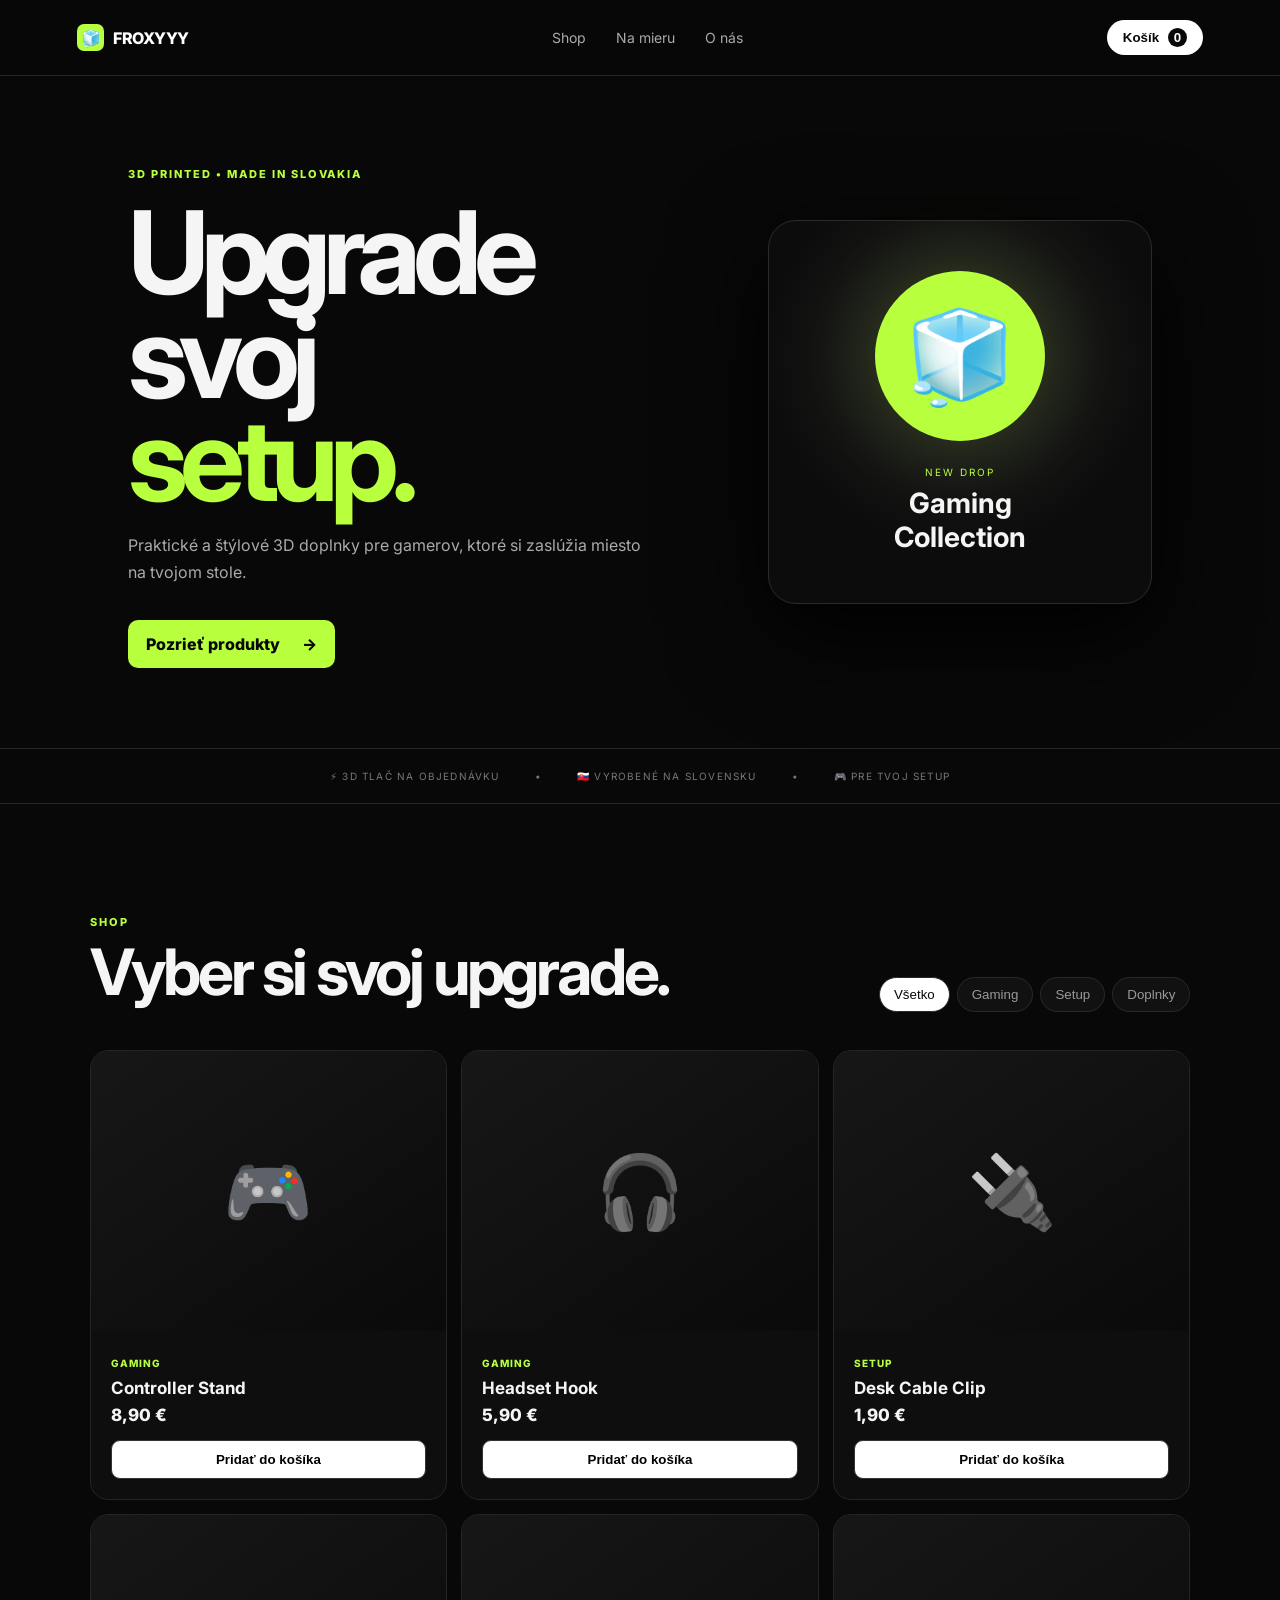
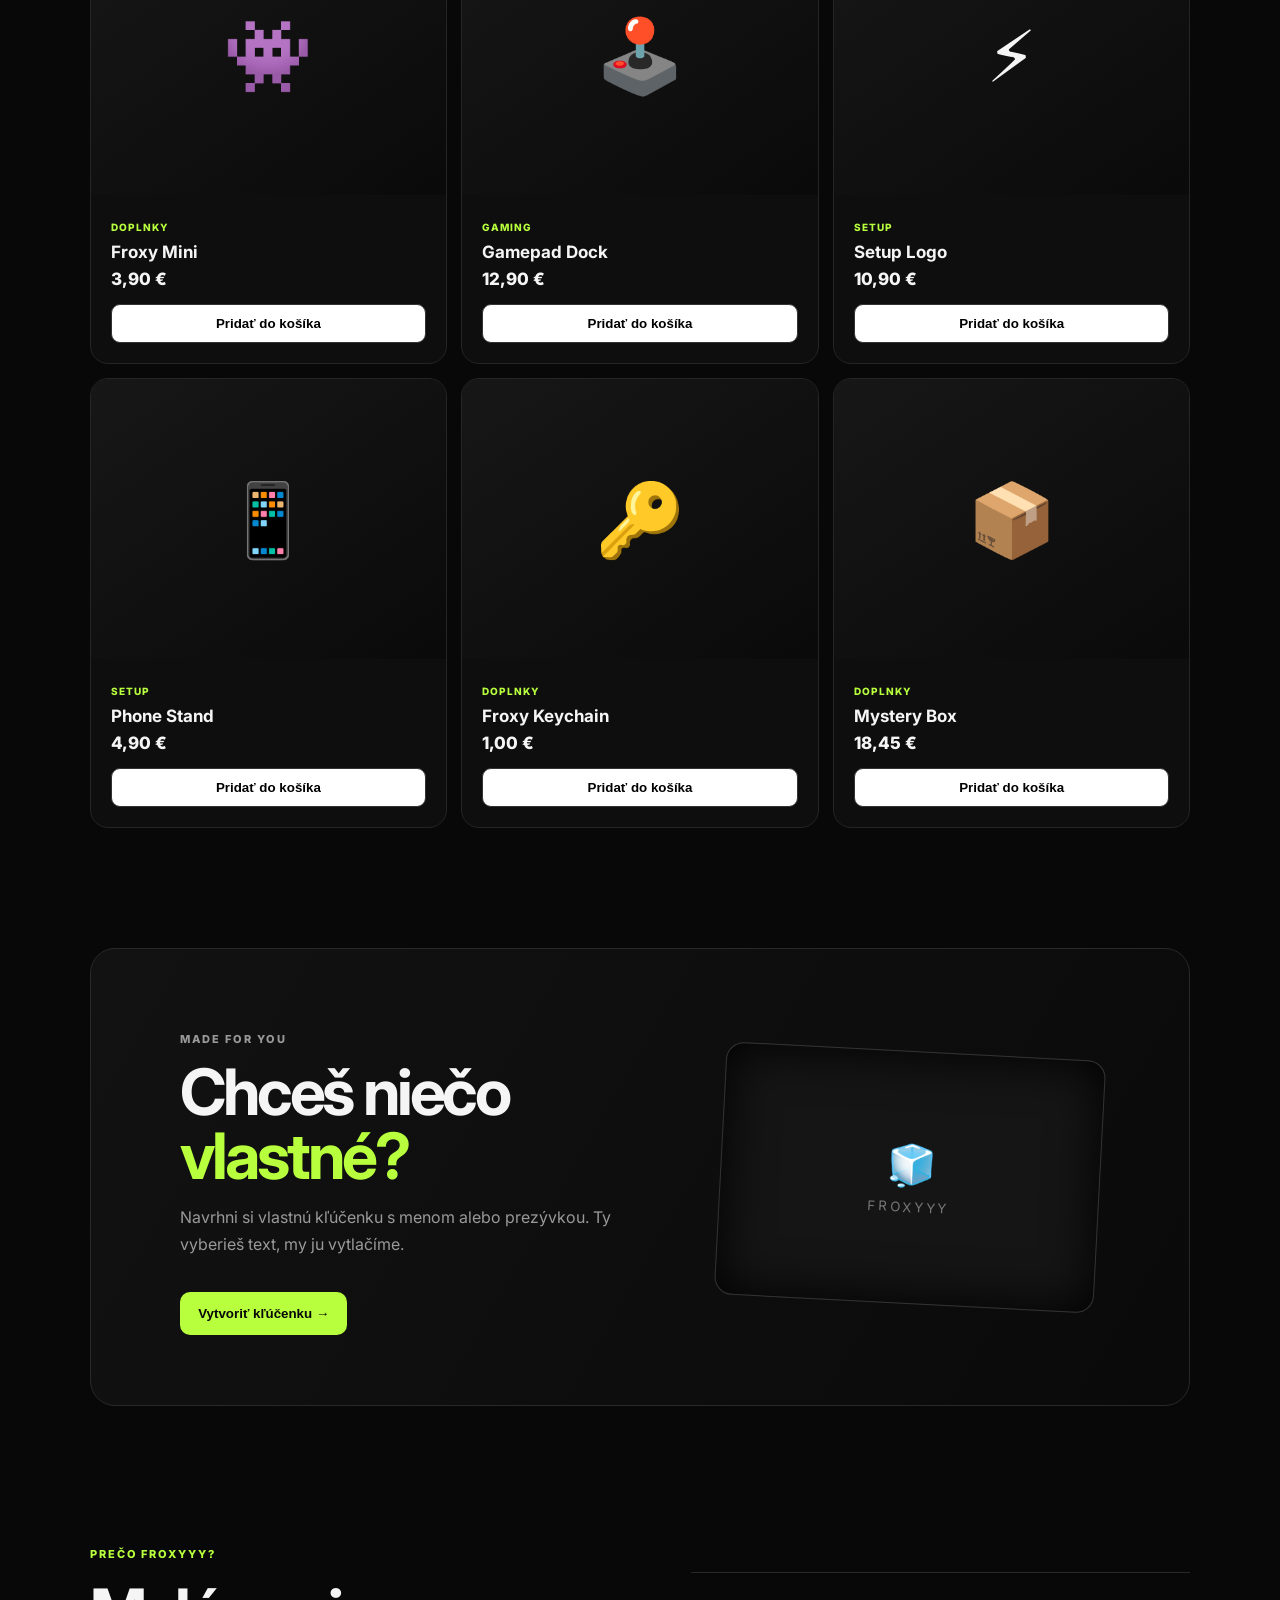
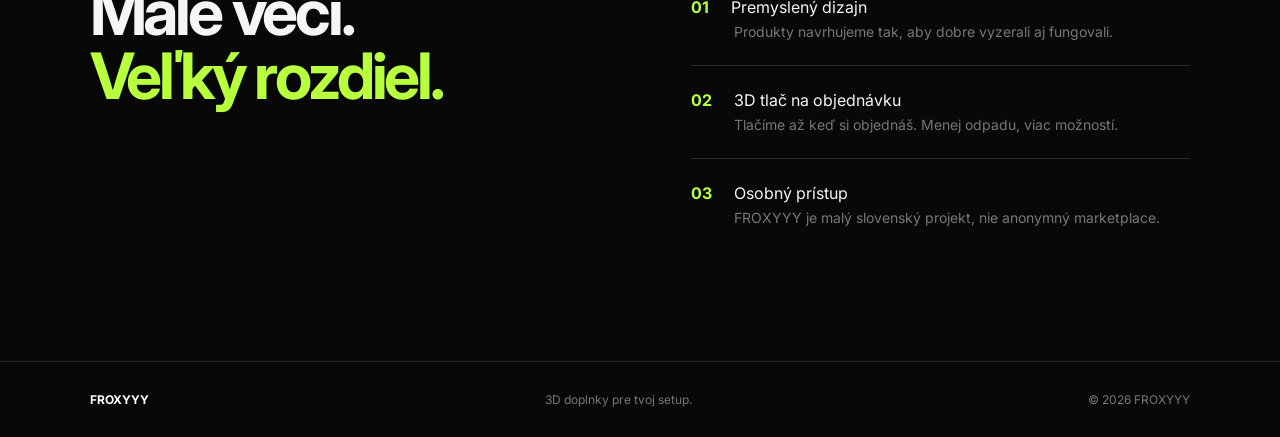
==== index.html @ 8e905c12 "Use ice cube FROXYYY branding" ====
<!doctype html>
<html lang="sk">
<head><meta charset="UTF-8"><meta name="viewport" content="width=device-width,initial-scale=1"><title>FROXYYY — 3D gaming shop</title><meta name="description" content="Moderné 3D tlačené doplnky pre gaming setup."><link rel="preconnect" href="https://fonts.googleapis.com"><link rel="preconnect" href="https://fonts.gstatic.com" crossorigin><link href="https://fonts.googleapis.com/css2?family=Inter:wght@400;500;600;700;800&display=swap" rel="stylesheet"><link rel="stylesheet" href="styles.css"></head>
<body><header class="nav"><a class="logo" href="#"><span>🧊</span> FROXYYY</a><nav><a href="#shop">Shop</a><a href="#custom">Na mieru</a><a href="#about">O nás</a></nav><button class="cart-btn" id="cartBtn">Košík <b id="cartCount">0</b></button></header>
<main><section class="hero"><div><p class="eyebrow">3D PRINTED • MADE IN SLOVAKIA</p><h1>Upgrade svoj<br><em>setup.</em></h1><p class="hero-copy">Praktické a štýlové 3D doplnky pre gamerov, ktoré si zaslúžia miesto na tvojom stole.</p><a class="primary" href="#shop">Pozrieť produkty <span>→</span></a></div><div class="hero-card"><div class="orb">🧊</div><span>NEW DROP</span><strong>Gaming<br>Collection</strong></div></section>
<section class="ticker"><span>⚡ 3D TLAČ NA OBJEDNÁVKU</span><span>•</span><span>🇸🇰 VYROBENÉ NA SLOVENSKU</span><span>•</span><span>🎮 PRE TVOJ SETUP</span></section>
<section id="shop" class="shop"><div class="section-head"><div><p class="eyebrow">SHOP</p><h2>Vyber si svoj upgrade.</h2></div><div class="filters" id="filters"><button class="active" data-cat="Všetko">Všetko</button><button data-cat="Gaming">Gaming</button><button data-cat="Setup">Setup</button><button data-cat="Doplnky">Doplnky</button></div></div><div class="grid" id="products"></div></section>
<section id="custom" class="custom"><div><p class="eyebrow">MADE FOR YOU</p><h2>Chceš niečo<br><em>vlastné?</em></h2><p>Navrhni si vlastnú kľúčenku s menom alebo prezývkou. Ty vyberieš text, my ju vytlačíme.</p><button class="primary" id="customBtn">Vytvoriť kľúčenku →</button></div><div class="custom-preview"><span>🧊</span><small>FROXYYY</small></div></section>
<section id="about" class="about"><p class="eyebrow">PREČO FROXYYY?</p><div class="about-grid"><h2>Malé veci.<br><em>Veľký rozdiel.</em></h2><div class="points"><p><b>01</b> Premyslený dizajn<br><span>Produkty navrhujeme tak, aby dobre vyzerali aj fungovali.</span></p><p><b>02</b> 3D tlač na objednávku<br><span>Tlačíme až keď si objednáš. Menej odpadu, viac možností.</span></p><p><b>03</b> Osobný prístup<br><span>FROXYYY je malý slovenský projekt, nie anonymný marketplace.</span></p></div></div></section></main>
<footer><strong>FROXYYY</strong><span>3D doplnky pre tvoj setup.</span><span>© 2026 FROXYYY</span></footer>
<aside class="drawer" id="drawer"><div class="drawer-head"><h3>Tvoj košík</h3><button id="closeCart">×</button></div><div id="cartItems"></div><div class="cart-bottom"><div><span>Spolu</span><strong id="total">0,00 €</strong></div><button class="primary full" id="checkout">Pokračovať k objednávke</button></div></aside><div class="overlay" id="overlay"></div>
<dialog id="customDialog"><button class="x" data-close>×</button><p class="eyebrow">CUSTOM</p><h2>Vlastná kľúčenka</h2><p>Napíš meno alebo prezývku, ktorú chceš vytlačiť.</p><input id="customName" maxlength="18" placeholder="napr. FROXYYY"><div class="colors"><button data-color="Čierna" class="selected">Čierna</button><button data-color="Biela">Biela</button><button data-color="Fialová">Fialová</button></div><button class="primary full" id="addCustom">Pridať do košíka · 6,90 €</button></dialog>
<dialog id="checkoutDialog"><button class="x" data-close>×</button><p class="eyebrow">OBJEDNÁVKA</p><h2>Dokonči objednávku</h2><div class="form"><input id="name" placeholder="Meno a priezvisko"><input id="email" type="email" placeholder="E-mail"><input id="phone" placeholder="Telefón"><select id="pickup"><option value="">Vyber výdajné miesto</option><option>Packeta — Nitra, centrum</option><option>Packeta — Nitra, Chrenová</option><option>Packeta — Trnava, centrum</option><option>Packeta — Bratislava, centrum</option></select></div><button class="primary full" id="placeOrder">Odoslať objednávku</button><small>Objednávka je zatiaľ demo formulár. Platby a reálne odosielanie doplníme neskôr.</small></dialog><script src="script.js"></script></body></html>
---- styles.css ----
:root{--bg:#080808;--panel:#111;--line:#252525;--text:#f5f5f5;--muted:#999;--accent:#b8ff3d}*{box-sizing:border-box}html{scroll-behavior:smooth}body{margin:0;background:var(--bg);color:var(--text);font-family:Inter,system-ui,sans-serif}.nav{height:76px;border-bottom:1px solid var(--line);display:flex;align-items:center;justify-content:space-between;padding:0 6vw;position:sticky;top:0;background:#080808e8;backdrop-filter:blur(16px);z-index:10}.logo{font-weight:800;color:#fff;text-decoration:none;letter-spacing:-.5px}.logo span{display:inline-grid;place-items:center;width:27px;height:27px;background:var(--accent);color:#080808;border-radius:7px;margin-right:7px}.nav nav{display:flex;gap:30px}.nav nav a{color:#aaa;text-decoration:none;font-size:14px}.nav nav a:hover{color:#fff}.cart-btn{background:#fff;color:#080808;border:0;border-radius:999px;padding:10px 16px;font-weight:700}.cart-btn b{background:#080808;color:#fff;border-radius:99px;padding:2px 6px;margin-left:5px}.hero{min-height:620px;display:grid;grid-template-columns:1.2fr .8fr;align-items:center;gap:5vw;padding:80px 10vw;border-bottom:1px solid var(--line)}.eyebrow{font-size:11px;letter-spacing:.18em;color:var(--accent);font-weight:800}.hero h1{font-size:clamp(58px,9vw,120px);line-height:.9;letter-spacing:-.07em;margin:20px 0}.hero em,.custom em,.about em{font-style:normal;color:var(--accent)}.hero-copy{max-width:530px;color:#aaa;line-height:1.7}.primary{display:inline-flex;align-items:center;gap:22px;margin-top:18px;background:var(--accent);color:#080808;border:0;border-radius:10px;padding:14px 18px;font-weight:800;text-decoration:none;cursor:pointer}.hero-card{aspect-ratio:1;max-width:440px;margin:auto;width:100%;border:1px solid #2b2b2b;border-radius:28px;background:radial-gradient(circle at 50% 35%,#262626,#0c0c0c 62%);display:flex;flex-direction:column;align-items:center;justify-content:center;box-shadow:0 30px 100px #000}.hero-card .orb{width:170px;height:170px;border-radius:50%;display:grid;place-items:center;background:var(--accent);color:#080808;font-size:90px;font-weight:900;box-shadow:0 0 90px #b8ff3d33;margin-bottom:25px}.hero-card span{font-size:10px;letter-spacing:.2em;color:var(--accent)}.hero-card strong{font-size:28px;text-align:center;margin-top:8px}.ticker{height:55px;border-bottom:1px solid var(--line);display:flex;justify-content:center;align-items:center;gap:35px;color:#777;font-size:10px;letter-spacing:.12em}.shop{padding:100px 7vw}.section-head{display:flex;justify-content:space-between;gap:30px;align-items:end;margin-bottom:38px}.section-head h2,.custom h2,.about h2{font-size:clamp(36px,5vw,65px);line-height:1;letter-spacing:-.05em;margin:8px 0}.filters{display:flex;gap:7px;flex-wrap:wrap}.filters button,.colors button{background:#111;border:1px solid #292929;color:#999;border-radius:999px;padding:9px 14px;cursor:pointer}.filters button.active,.colors button.selected{background:#fff;color:#080808}.grid{display:grid;grid-template-columns:repeat(3,1fr);gap:14px}.product{border:1px solid var(--line);background:#0e0e0e;border-radius:18px;overflow:hidden;transition:.25s}.product:hover{transform:translateY(-4px);border-color:#3b3b3b}.visual{height:280px;display:grid;place-items:center;background:linear-gradient(145deg,#171717,#0a0a0a);font-size:72px}.info{padding:20px}.tag{color:var(--accent);font-size:10px;font-weight:800;letter-spacing:.1em}.info h3{margin:7px 0;font-size:17px}.price{font-weight:800;font-size:17px}.buy{width:100%;border:1px solid #333;background:#fff;color:#000;border-radius:9px;padding:11px;margin-top:15px;font-weight:800;cursor:pointer}.custom{margin:20px 7vw 100px;border:1px solid #292929;border-radius:25px;padding:70px 7vw;display:grid;grid-template-columns:1fr 1fr;align-items:center;background:linear-gradient(120deg,#121212,#0a0a0a)}.custom p{color:#999;line-height:1.7;max-width:500px}.custom-preview{justify-self:end;width:min(380px,100%);aspect-ratio:1.5;display:flex;flex-direction:column;align-items:center;justify-content:center;border:1px solid #333;border-radius:18px;box-shadow:inset 0 0 50px #000;background:#151515;transform:rotate(3deg)}.custom-preview span{font-size:40px;font-weight:900;letter-spacing:-.06em}.custom-preview small{color:#777;letter-spacing:.2em;margin-top:10px}.about{padding:30px 7vw 110px}.about-grid{display:grid;grid-template-columns:1fr 1fr;gap:8vw}.points p{border-top:1px solid #292929;padding:22px 0;margin:0;line-height:1.6}.points b{color:var(--accent);margin-right:18px}.points span{color:#777;display:block;margin-left:43px;font-size:14px}footer{border-top:1px solid var(--line);padding:30px 7vw;display:flex;justify-content:space-between;color:#777;font-size:12px}footer strong{color:#fff}.drawer{position:fixed;z-index:30;right:0;top:0;width:min(430px,100%);height:100vh;background:#101010;border-left:1px solid #292929;transform:translateX(100%);transition:.3s;display:flex;flex-direction:column;padding:25px}.drawer.open{transform:translateX(0)}.drawer-head{display:flex;justify-content:space-between}.drawer-head button,.x{background:none;border:0;color:#fff;font-size:28px;cursor:pointer}.drawer-head h3{margin:5px 0 25px}.cart-row{border-top:1px solid #292929;padding:17px 0;display:flex;justify-content:space-between;gap:15px}.cart-row small{color:#888}.qty{display:flex;gap:8px;align-items:center;margin-top:8px}.qty button{background:#222;color:#fff;border:1px solid #333;border-radius:6px;padding:3px 8px}.cart-bottom{margin-top:auto;border-top:1px solid #292929;padding-top:20px}.cart-bottom>div{display:flex;justify-content:space-between;font-size:17px}.full{width:100%;justify-content:center}.overlay{display:none;position:fixed;inset:0;background:#000b;z-index:20}.overlay.show{display:block}dialog{background:#111;color:#fff;border:1px solid #333;border-radius:18px;padding:30px;width:min(470px,calc(100% - 30px));box-shadow:0 30px 100px #000}dialog::backdrop{background:#000b}.x{position:absolute;right:18px;top:12px}.form{display:grid;gap:10px;margin:20px 0}input,select{width:100%;padding:13px 14px;border-radius:9px;border:1px solid #333;background:#191919;color:#fff;font:inherit}.colors{display:flex;gap:8px;margin:20px 0}dialog small{color:#777;display:block;margin-top:15px;line-height:1.5}@media(max-width:800px){.nav{padding:0 20px}.nav nav{display:none}.hero{grid-template-columns:1fr;padding:70px 7vw}.hero-card{max-width:320px}.ticker{overflow:hidden;white-space:nowrap}.section-head,.custom,.about-grid{grid-template-columns:1fr;display:grid}.grid{grid-template-columns:1fr 1fr}.custom-preview{justify-self:start;margin-top:30px}footer{flex-wrap:wrap;gap:15px}}@media(max-width:520px){.grid{grid-template-columns:1fr}.hero h1{font-size:62px}.shop{padding-top:65px}.visual{height:240px}.custom{padding:45px 25px;margin-left:5vw;margin-right:5vw}.filters{margin-top:10px}footer{padding:25px 5vw;display:grid}}
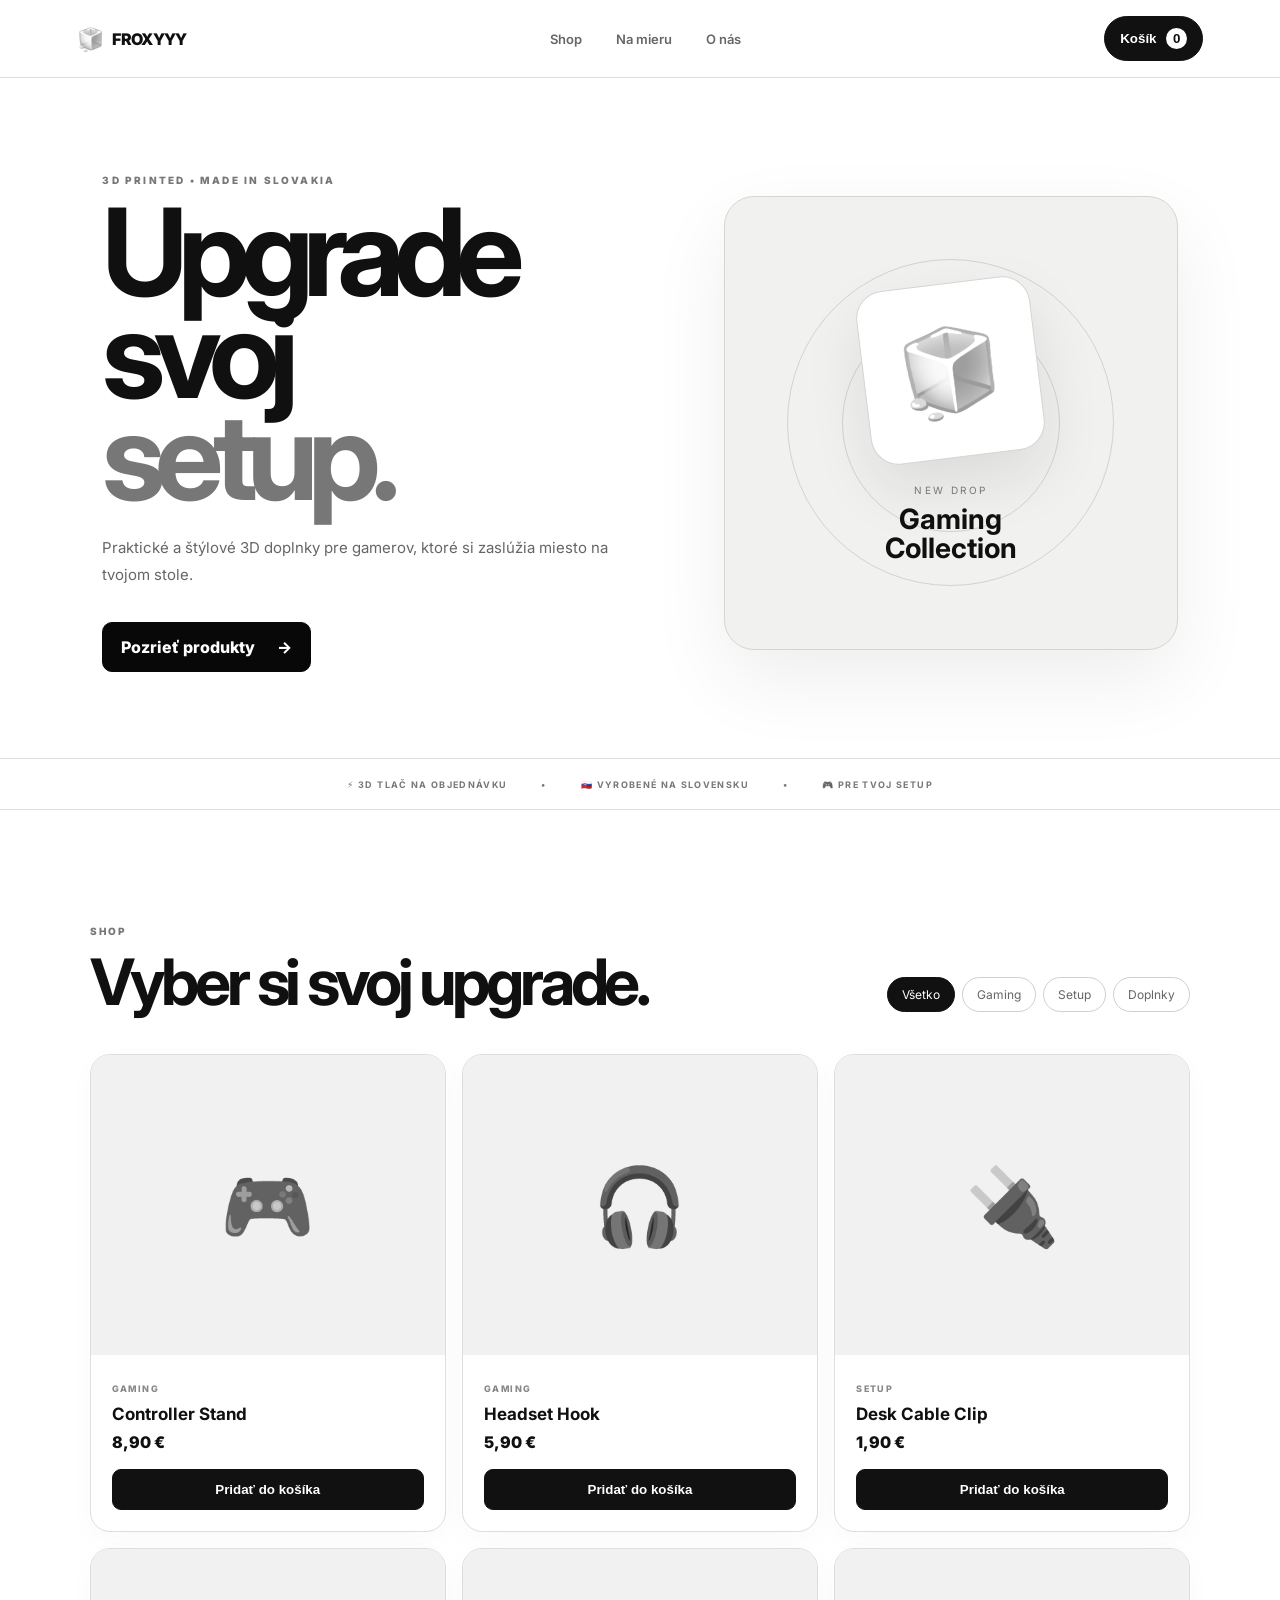
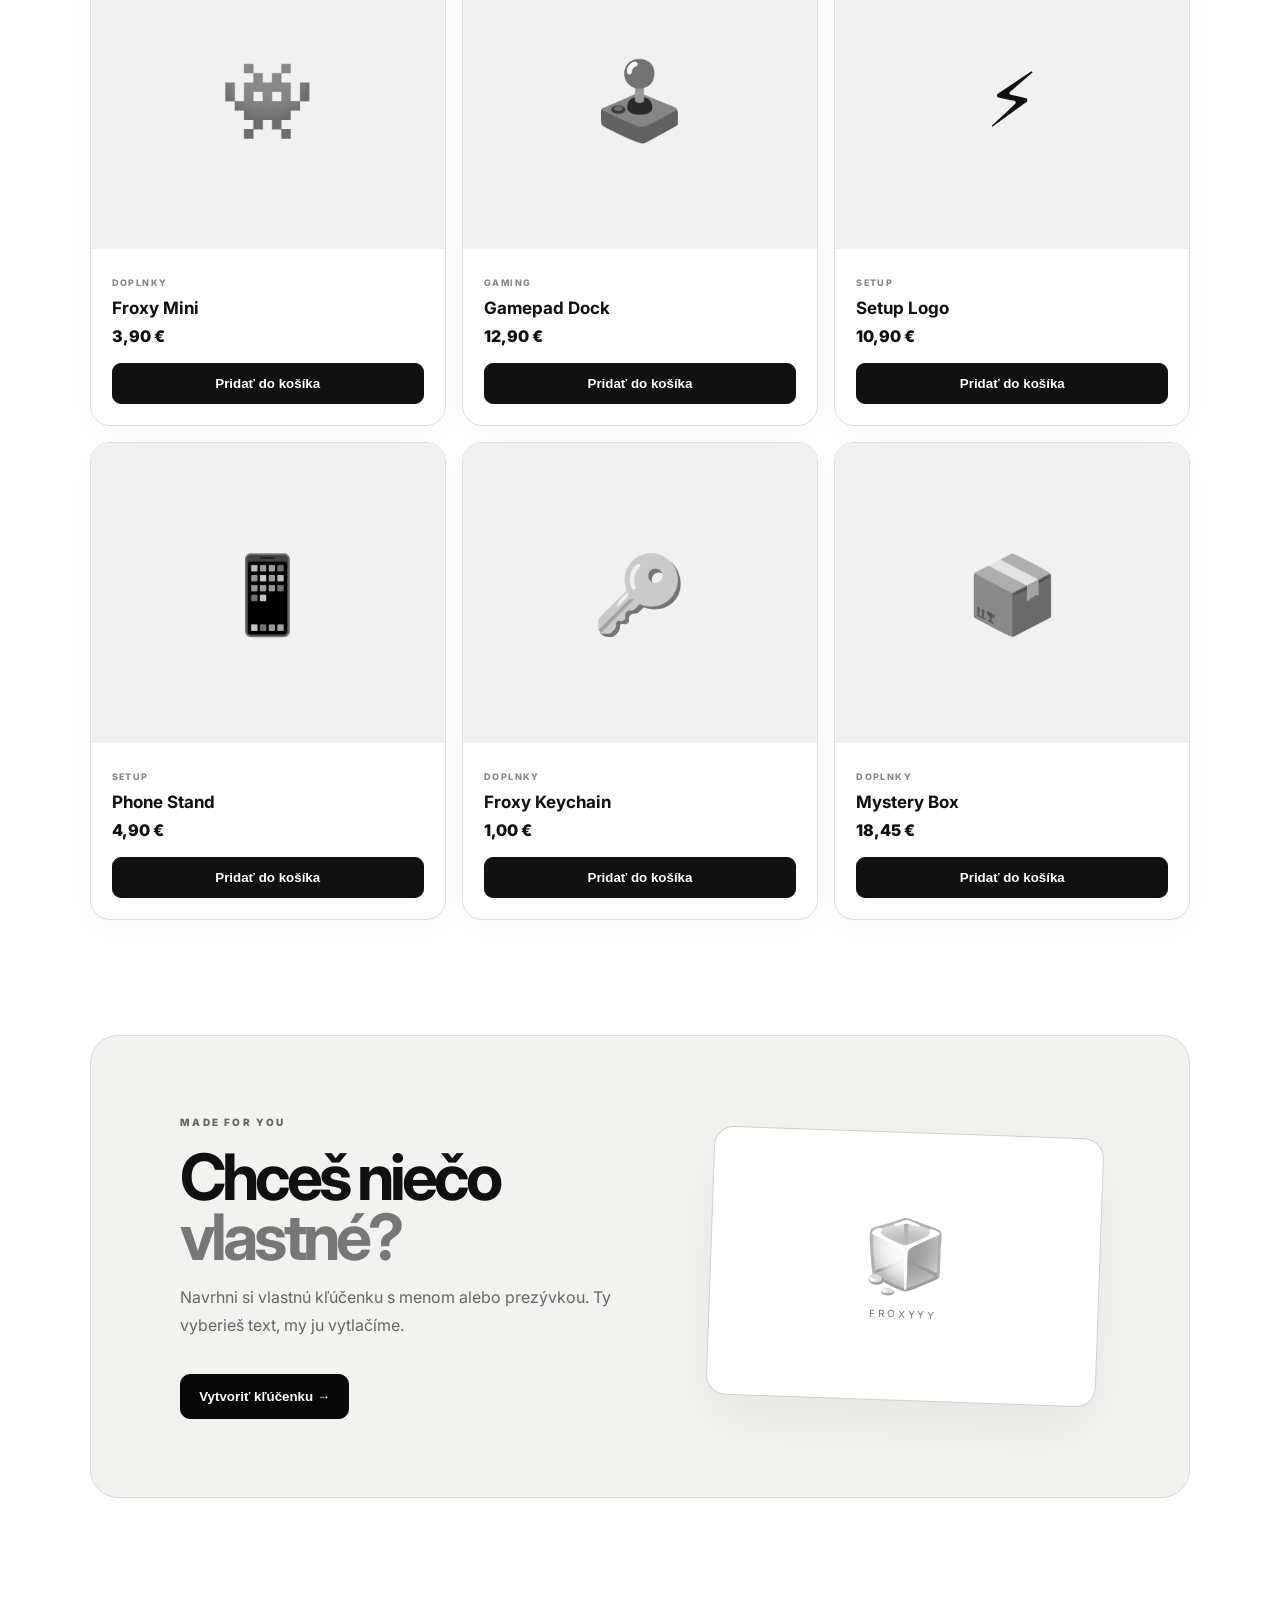
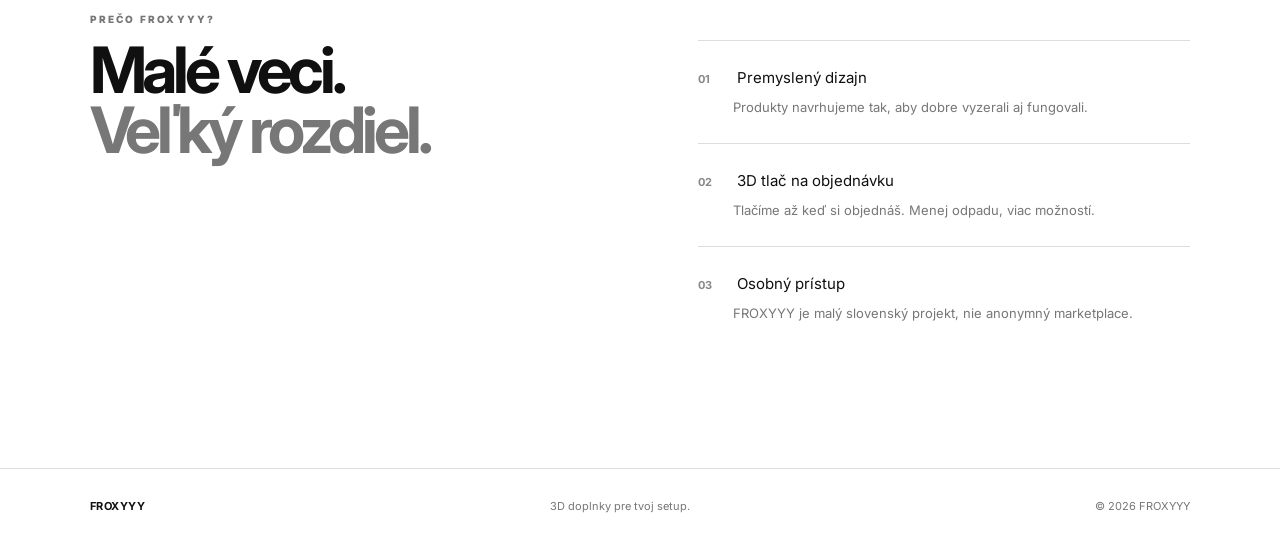
==== commit daca1d21: "Add shipping address and cash-on-delivery checkout" ====
--- a/index.html
+++ b/index.html
@@ -10,4 +10,4 @@
 <footer><strong>FROXYYY</strong><span>3D doplnky pre tvoj setup.</span><span>© 2026 FROXYYY</span></footer>
 <aside class="drawer" id="drawer"><div class="drawer-head"><h3>Tvoj košík</h3><button id="closeCart">×</button></div><div id="cartItems"></div><div class="cart-bottom"><div><span>Spolu</span><strong id="total">0,00 €</strong></div><button class="primary full" id="checkout">Pokračovať k objednávke</button></div></aside><div class="overlay" id="overlay"></div>
 <dialog id="customDialog"><button class="x" data-close>×</button><p class="eyebrow">CUSTOM</p><h2>Vlastná kľúčenka</h2><p>Napíš meno alebo prezývku, ktorú chceš vytlačiť.</p><input id="customName" maxlength="18" placeholder="napr. FROXYYY"><div class="colors"><button data-color="Čierna" class="selected">Čierna</button><button data-color="Biela">Biela</button><button data-color="Fialová">Fialová</button></div><button class="primary full" id="addCustom">Pridať do košíka · 6,90 €</button></dialog>
-<dialog id="checkoutDialog"><button class="x" data-close>×</button><p class="eyebrow">OBJEDNÁVKA</p><h2>Dokonči objednávku</h2><div class="form"><input id="name" placeholder="Meno a priezvisko"><input id="email" type="email" placeholder="E-mail"><input id="phone" placeholder="Telefón"><select id="pickup"><option value="">Vyber výdajné miesto</option><option>Packeta — Nitra, centrum</option><option>Packeta — Nitra, Chrenová</option><option>Packeta — Trnava, centrum</option><option>Packeta — Bratislava, centrum</option></select></div><button class="primary full" id="placeOrder">Odoslať objednávku</button><small>Objednávka je zatiaľ demo formulár. Platby a reálne odosielanie doplníme neskôr.</small></dialog><script src="script.js"></script></body></html>+<dialog id="checkoutDialog"><button class="x" data-close>×</button><p class="eyebrow">OBJEDNÁVKA</p><h2>Dokonči objednávku</h2><p>Vyplň doručovacie údaje. Objednávku odošleme na dobierku.</p><div class="form"><input id="name" placeholder="Meno a priezvisko" autocomplete="name"><input id="email" type="email" placeholder="E-mail" autocomplete="email"><input id="phone" placeholder="Telefón" autocomplete="tel"><input id="street" placeholder="Ulica a číslo" autocomplete="street-address"><div class="form-row"><input id="zip" placeholder="PSČ" autocomplete="postal-code"><input id="city" placeholder="Mesto" autocomplete="address-level2"></div><div class="payment-choice"><strong>Platba</strong><span>Dobierka pri doručení</span></div></div><button class="primary full" id="placeOrder">Odoslať objednávku</button><small>Po odoslaní objednávky ti príde potvrdenie na e-mail a objednávku dostaneme na spracovanie.</small></dialog><script src="script.js"></script></body></html>
--- a/styles.css
+++ b/styles.css
@@ -1 +1 @@
-:root{--bg:#080808;--panel:#111;--line:#252525;--text:#f5f5f5;--muted:#999;--accent:#b8ff3d}*{box-sizing:border-box}html{scroll-behavior:smooth}body{margin:0;background:var(--bg);color:var(--text);font-family:Inter,system-ui,sans-serif}.nav{height:76px;border-bottom:1px solid var(--line);display:flex;align-items:center;justify-content:space-between;padding:0 6vw;position:sticky;top:0;background:#080808e8;backdrop-filter:blur(16px);z-index:10}.logo{font-weight:800;color:#fff;text-decoration:none;letter-spacing:-.5px}.logo span{display:inline-grid;place-items:center;width:27px;height:27px;background:var(--accent);color:#080808;border-radius:7px;margin-right:7px}.nav nav{display:flex;gap:30px}.nav nav a{color:#aaa;text-decoration:none;font-size:14px}.nav nav a:hover{color:#fff}.cart-btn{background:#fff;color:#080808;border:0;border-radius:999px;padding:10px 16px;font-weight:700}.cart-btn b{background:#080808;color:#fff;border-radius:99px;padding:2px 6px;margin-left:5px}.hero{min-height:620px;display:grid;grid-template-columns:1.2fr .8fr;align-items:center;gap:5vw;padding:80px 10vw;border-bottom:1px solid var(--line)}.eyebrow{font-size:11px;letter-spacing:.18em;color:var(--accent);font-weight:800}.hero h1{font-size:clamp(58px,9vw,120px);line-height:.9;letter-spacing:-.07em;margin:20px 0}.hero em,.custom em,.about em{font-style:normal;color:var(--accent)}.hero-copy{max-width:530px;color:#aaa;line-height:1.7}.primary{display:inline-flex;align-items:center;gap:22px;margin-top:18px;background:var(--accent);color:#080808;border:0;border-radius:10px;padding:14px 18px;font-weight:800;text-decoration:none;cursor:pointer}.hero-card{aspect-ratio:1;max-width:440px;margin:auto;width:100%;border:1px solid #2b2b2b;border-radius:28px;background:radial-gradient(circle at 50% 35%,#262626,#0c0c0c 62%);display:flex;flex-direction:column;align-items:center;justify-content:center;box-shadow:0 30px 100px #000}.hero-card .orb{width:170px;height:170px;border-radius:50%;display:grid;place-items:center;background:var(--accent);color:#080808;font-size:90px;font-weight:900;box-shadow:0 0 90px #b8ff3d33;margin-bottom:25px}.hero-card span{font-size:10px;letter-spacing:.2em;color:var(--accent)}.hero-card strong{font-size:28px;text-align:center;margin-top:8px}.ticker{height:55px;border-bottom:1px solid var(--line);display:flex;justify-content:center;align-items:center;gap:35px;color:#777;font-size:10px;letter-spacing:.12em}.shop{padding:100px 7vw}.section-head{display:flex;justify-content:space-between;gap:30px;align-items:end;margin-bottom:38px}.section-head h2,.custom h2,.about h2{font-size:clamp(36px,5vw,65px);line-height:1;letter-spacing:-.05em;margin:8px 0}.filters{display:flex;gap:7px;flex-wrap:wrap}.filters button,.colors button{background:#111;border:1px solid #292929;color:#999;border-radius:999px;padding:9px 14px;cursor:pointer}.filters button.active,.colors button.selected{background:#fff;color:#080808}.grid{display:grid;grid-template-columns:repeat(3,1fr);gap:14px}.product{border:1px solid var(--line);background:#0e0e0e;border-radius:18px;overflow:hidden;transition:.25s}.product:hover{transform:translateY(-4px);border-color:#3b3b3b}.visual{height:280px;display:grid;place-items:center;background:linear-gradient(145deg,#171717,#0a0a0a);font-size:72px}.info{padding:20px}.tag{color:var(--accent);font-size:10px;font-weight:800;letter-spacing:.1em}.info h3{margin:7px 0;font-size:17px}.price{font-weight:800;font-size:17px}.buy{width:100%;border:1px solid #333;background:#fff;color:#000;border-radius:9px;padding:11px;margin-top:15px;font-weight:800;cursor:pointer}.custom{margin:20px 7vw 100px;border:1px solid #292929;border-radius:25px;padding:70px 7vw;display:grid;grid-template-columns:1fr 1fr;align-items:center;background:linear-gradient(120deg,#121212,#0a0a0a)}.custom p{color:#999;line-height:1.7;max-width:500px}.custom-preview{justify-self:end;width:min(380px,100%);aspect-ratio:1.5;display:flex;flex-direction:column;align-items:center;justify-content:center;border:1px solid #333;border-radius:18px;box-shadow:inset 0 0 50px #000;background:#151515;transform:rotate(3deg)}.custom-preview span{font-size:40px;font-weight:900;letter-spacing:-.06em}.custom-preview small{color:#777;letter-spacing:.2em;margin-top:10px}.about{padding:30px 7vw 110px}.about-grid{display:grid;grid-template-columns:1fr 1fr;gap:8vw}.points p{border-top:1px solid #292929;padding:22px 0;margin:0;line-height:1.6}.points b{color:var(--accent);margin-right:18px}.points span{color:#777;display:block;margin-left:43px;font-size:14px}footer{border-top:1px solid var(--line);padding:30px 7vw;display:flex;justify-content:space-between;color:#777;font-size:12px}footer strong{color:#fff}.drawer{position:fixed;z-index:30;right:0;top:0;width:min(430px,100%);height:100vh;background:#101010;border-left:1px solid #292929;transform:translateX(100%);transition:.3s;display:flex;flex-direction:column;padding:25px}.drawer.open{transform:translateX(0)}.drawer-head{display:flex;justify-content:space-between}.drawer-head button,.x{background:none;border:0;color:#fff;font-size:28px;cursor:pointer}.drawer-head h3{margin:5px 0 25px}.cart-row{border-top:1px solid #292929;padding:17px 0;display:flex;justify-content:space-between;gap:15px}.cart-row small{color:#888}.qty{display:flex;gap:8px;align-items:center;margin-top:8px}.qty button{background:#222;color:#fff;border:1px solid #333;border-radius:6px;padding:3px 8px}.cart-bottom{margin-top:auto;border-top:1px solid #292929;padding-top:20px}.cart-bottom>div{display:flex;justify-content:space-between;font-size:17px}.full{width:100%;justify-content:center}.overlay{display:none;position:fixed;inset:0;background:#000b;z-index:20}.overlay.show{display:block}dialog{background:#111;color:#fff;border:1px solid #333;border-radius:18px;padding:30px;width:min(470px,calc(100% - 30px));box-shadow:0 30px 100px #000}dialog::backdrop{background:#000b}.x{position:absolute;right:18px;top:12px}.form{display:grid;gap:10px;margin:20px 0}input,select{width:100%;padding:13px 14px;border-radius:9px;border:1px solid #333;background:#191919;color:#fff;font:inherit}.colors{display:flex;gap:8px;margin:20px 0}dialog small{color:#777;display:block;margin-top:15px;line-height:1.5}@media(max-width:800px){.nav{padding:0 20px}.nav nav{display:none}.hero{grid-template-columns:1fr;padding:70px 7vw}.hero-card{max-width:320px}.ticker{overflow:hidden;white-space:nowrap}.section-head,.custom,.about-grid{grid-template-columns:1fr;display:grid}.grid{grid-template-columns:1fr 1fr}.custom-preview{justify-self:start;margin-top:30px}footer{flex-wrap:wrap;gap:15px}}@media(max-width:520px){.grid{grid-template-columns:1fr}.hero h1{font-size:62px}.shop{padding-top:65px}.visual{height:240px}.custom{padding:45px 25px;margin-left:5vw;margin-right:5vw}.filters{margin-top:10px}footer{padding:25px 5vw;display:grid}}+:root{--black:#050505;--ink:#101010;--white:#fff;--soft:#f3f3f1;--line:#dededb;--gray:#70706d}*{box-sizing:border-box}html{scroll-behavior:smooth}body{margin:0;background:#fff;color:var(--ink);font-family:Inter,system-ui,sans-serif}a{text-decoration:none;color:inherit}.nav{height:78px;border-bottom:1px solid var(--line);display:flex;align-items:center;justify-content:space-between;padding:0 6vw;position:sticky;top:0;background:#fffffff2;backdrop-filter:blur(18px);z-index:20}.logo{font-size:16px;font-weight:850;letter-spacing:-.04em;display:flex;align-items:center;gap:9px}.logo span{font-size:22px;filter:grayscale(1)}.nav nav{display:flex;gap:34px;font-size:13px;font-weight:600;color:#666}.nav nav a:hover{color:#000}.cart-btn{border:1px solid #111;background:#111;color:#fff;border-radius:999px;padding:11px 15px;font-weight:750;cursor:pointer}.cart-btn b{display:inline-grid;place-items:center;min-width:21px;height:21px;margin-left:6px;border-radius:50%;background:#fff;color:#111}.hero{min-height:680px;padding:86px 8vw 76px;display:grid;grid-template-columns:1.08fr .92fr;gap:7vw;align-items:center;background:#fff}.eyebrow{font-size:10px;letter-spacing:.22em;color:#777;font-weight:850;margin:0 0 15px}.hero h1{font-size:clamp(64px,9.5vw,132px);line-height:.84;letter-spacing:-.085em;margin:0 0 28px}.hero em,.custom em,.about em{font-style:normal;color:#777}.hero-copy{max-width:520px;color:#666;line-height:1.75;font-size:15px}.primary{display:inline-flex;align-items:center;justify-content:center;gap:22px;margin-top:19px;background:#080808;color:#fff;border:1px solid #080808;border-radius:10px;padding:14px 18px;font-weight:800;cursor:pointer;transition:.2s}.primary:hover{background:#2a2a2a;transform:translateY(-2px)}.hero-card{position:relative;overflow:hidden;aspect-ratio:1;max-width:500px;width:100%;margin:auto;border:1px solid #d5d5d2;border-radius:30px;background:#f1f1ef;display:flex;flex-direction:column;align-items:center;justify-content:center;box-shadow:0 30px 80px #00000012}.hero-card:before,.hero-card:after{content:"";position:absolute;border:1px solid #d2d2cf;border-radius:50%}.hero-card:before{width:72%;height:72%}.hero-card:after{width:48%;height:48%}.hero-card .orb{position:relative;z-index:2;width:175px;height:175px;border-radius:28px;display:grid;place-items:center;background:#fff;border:1px solid #d5d5d2;font-size:84px;filter:grayscale(1);box-shadow:0 25px 60px #00000018;transform:rotate(-7deg);margin-bottom:26px}.hero-card span{position:relative;z-index:2;font-size:10px;letter-spacing:.24em;color:#777}.hero-card strong{position:relative;z-index:2;font-size:28px;line-height:1.05;text-align:center;margin-top:9px}.ticker{height:52px;border-top:1px solid var(--line);border-bottom:1px solid var(--line);display:flex;justify-content:center;align-items:center;gap:34px;color:#777;font-size:9px;font-weight:700;letter-spacing:.15em}.shop{padding:115px 7vw}.section-head{display:flex;justify-content:space-between;align-items:end;gap:30px;margin-bottom:42px}.section-head h2,.custom h2,.about h2{font-size:clamp(40px,5vw,70px);line-height:.94;letter-spacing:-.065em;margin:0}.filters{display:flex;gap:7px;flex-wrap:wrap}.filters button,.colors button{background:#fff;border:1px solid #cfcfcb;color:#666;border-radius:999px;padding:9px 14px;cursor:pointer;font:inherit;font-size:12px}.filters button:hover,.colors button:hover{border-color:#111;color:#111}.filters button.active,.colors button.selected{background:#111;color:#fff;border-color:#111}.grid{display:grid;grid-template-columns:repeat(3,1fr);gap:16px}.product{background:#fff;border:1px solid #ddd;border-radius:20px;overflow:hidden;transition:.25s;box-shadow:0 8px 30px #00000006}.product:hover{transform:translateY(-6px);box-shadow:0 20px 45px #00000012;border-color:#aaa}.visual{height:300px;display:grid;place-items:center;background:#f1f1ef;font-size:76px;filter:grayscale(1)}.info{padding:21px}.tag{font-size:9px;letter-spacing:.16em;color:#888;font-weight:800}.info h3{font-size:17px;margin:8px 0}.price{font-weight:850}.buy{width:100%;border:1px solid #111;background:#111;color:#fff;border-radius:9px;padding:12px;margin-top:17px;font-weight:800;cursor:pointer}.buy:hover{background:#333}.custom{margin:0 7vw 115px;border:1px solid #d8d8d5;border-radius:28px;padding:78px 7vw;display:grid;grid-template-columns:1fr 1fr;align-items:center;gap:50px;background:#f2f2f0}.custom p{max-width:500px;color:#666;line-height:1.75}.custom-preview{justify-self:end;width:min(390px,100%);aspect-ratio:1.45;display:flex;flex-direction:column;align-items:center;justify-content:center;border:1px solid #d0d0cc;border-radius:20px;background:#fff;box-shadow:0 25px 60px #0000000d;transform:rotate(2deg)}.custom-preview span{font-size:70px;filter:grayscale(1)}.custom-preview small{font-size:10px;color:#777;letter-spacing:.28em;margin-top:10px}.about{padding:0 7vw 120px}.about-grid{display:grid;grid-template-columns:1fr 1fr;gap:9vw}.points p{border-top:1px solid #ddd;padding:25px 0;margin:0;line-height:1.6;font-size:15px}.points b{display:inline-block;width:35px;font-size:11px;color:#888}.points span{display:block;color:#777;margin:7px 0 0 35px;font-size:13px}footer{border-top:1px solid var(--line);padding:30px 7vw;display:flex;justify-content:space-between;color:#777;font-size:11px}footer strong{color:#111;letter-spacing:.05em}.drawer{position:fixed;z-index:50;right:0;top:0;width:min(440px,100%);height:100vh;background:#fff;border-left:1px solid #ddd;transform:translateX(100%);transition:.3s;display:flex;flex-direction:column;padding:25px}.drawer.open{transform:translateX(0)}.drawer-head{display:flex;justify-content:space-between}.drawer-head h3{margin:5px 0 25px}.drawer-head button,.x{background:none;border:0;color:#111;font-size:28px;cursor:pointer}.cart-row{border-top:1px solid #ddd;padding:18px 0;display:flex;justify-content:space-between;gap:15px}.cart-row small{display:block;color:#888;margin-top:5px}.qty{display:flex;gap:8px;align-items:center;margin-top:9px}.qty button{background:#f1f1ef;color:#111;border:1px solid #ddd;border-radius:6px;padding:3px 9px}.cart-bottom{margin-top:auto;border-top:1px solid #ddd;padding-top:20px}.cart-bottom>div{display:flex;justify-content:space-between;font-size:17px}.full{width:100%;justify-content:center}.overlay{display:none;position:fixed;inset:0;background:#0008;z-index:40}.overlay.show{display:block}dialog{background:#fff;color:#111;border:1px solid #ddd;border-radius:20px;padding:32px;width:min(480px,calc(100% - 30px));box-shadow:0 30px 100px #0003}dialog::backdrop{background:#0008}.x{position:absolute;right:18px;top:12px}.form{display:grid;gap:10px;margin:20px 0}input,select{width:100%;padding:13px 14px;border-radius:9px;border:1px solid #ccc;background:#fafafa;color:#111;font:inherit}.colors{display:flex;gap:8px;margin:20px 0}dialog small{color:#777;display:block;margin-top:15px;line-height:1.5}@media(max-width:800px){.nav{padding:0 20px}.nav nav{display:none}.hero{grid-template-columns:1fr;padding:65px 7vw}.hero-card{max-width:360px}.ticker{overflow:hidden;white-space:nowrap}.section-head,.custom,.about-grid{display:grid;grid-template-columns:1fr}.grid{grid-template-columns:1fr 1fr}.custom-preview{justify-self:start;margin-top:20px}footer{flex-wrap:wrap;gap:15px}}@media(max-width:520px){.grid{grid-template-columns:1fr}.hero h1{font-size:64px}.shop{padding-top:75px}.visual{height:245px}.custom{padding:45px 25px;margin-left:5vw;margin-right:5vw}footer{display:grid;padding:25px 5vw;gap:12px}}
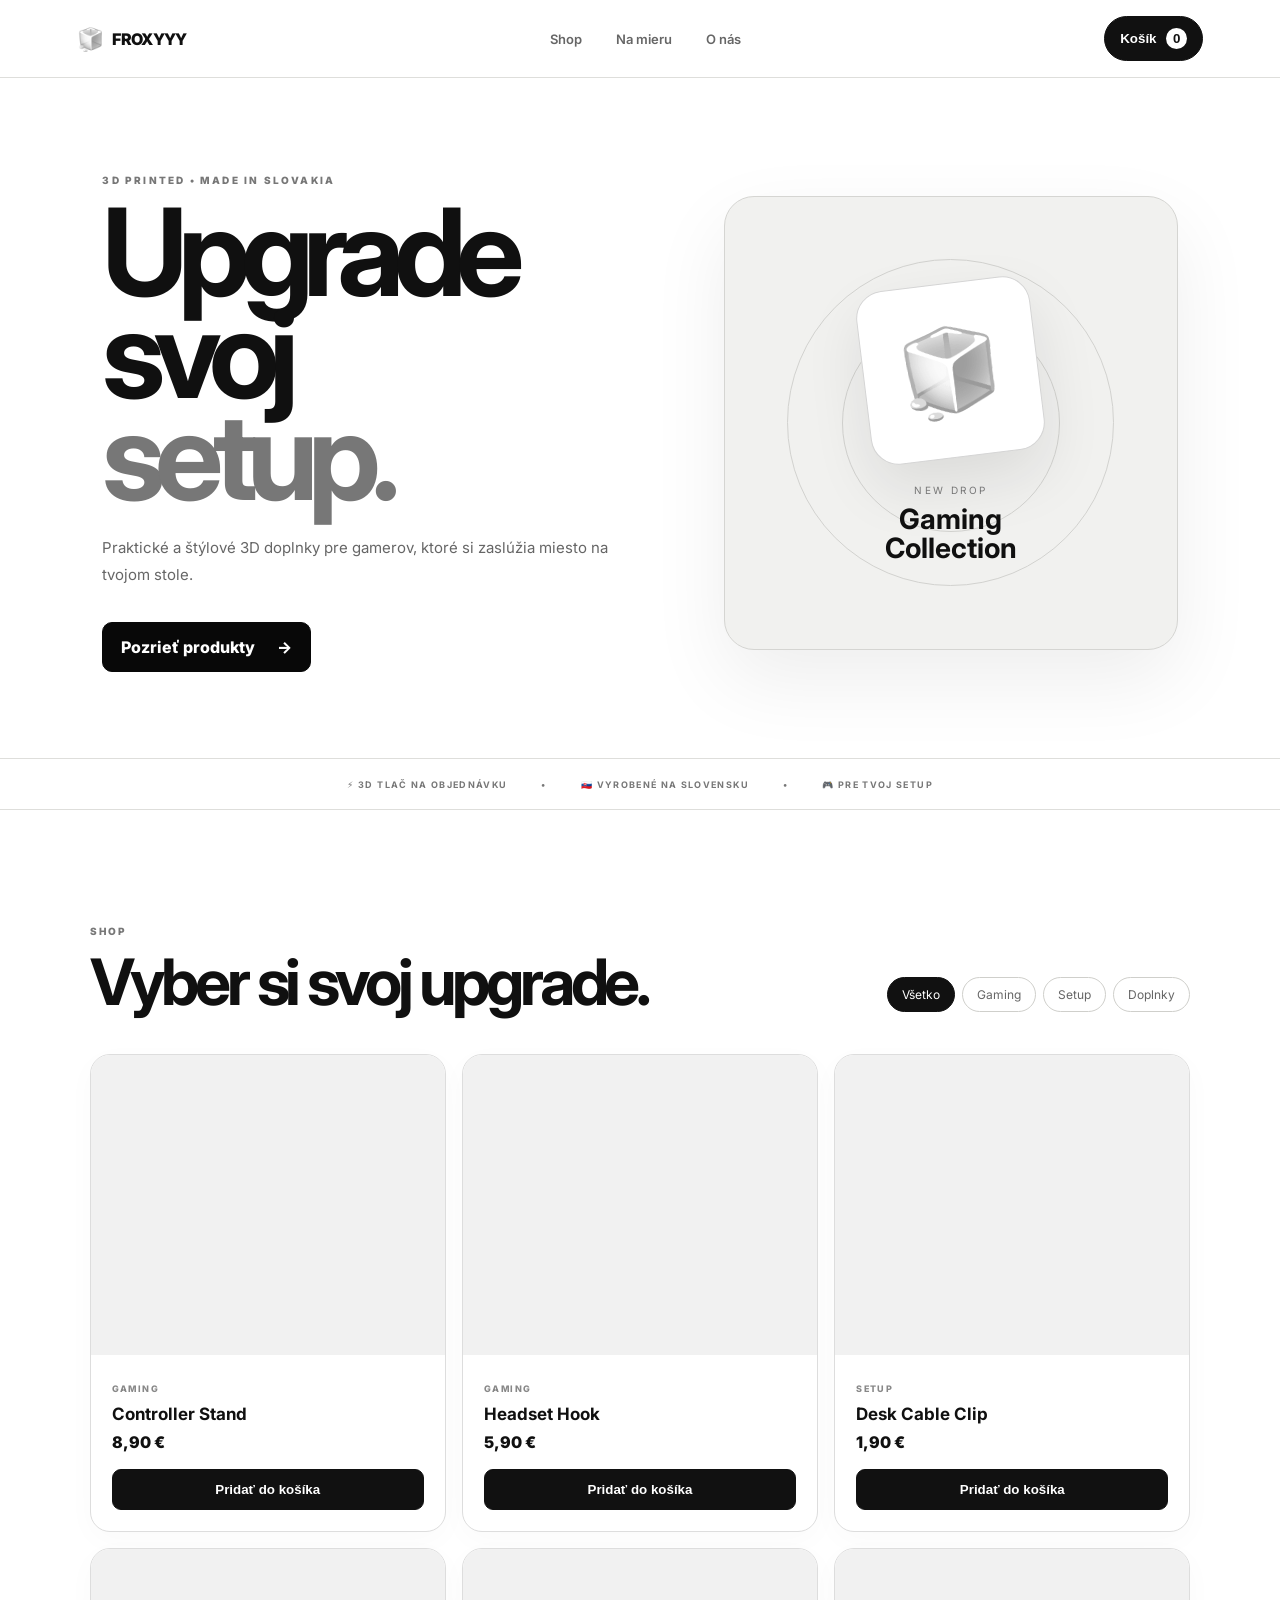
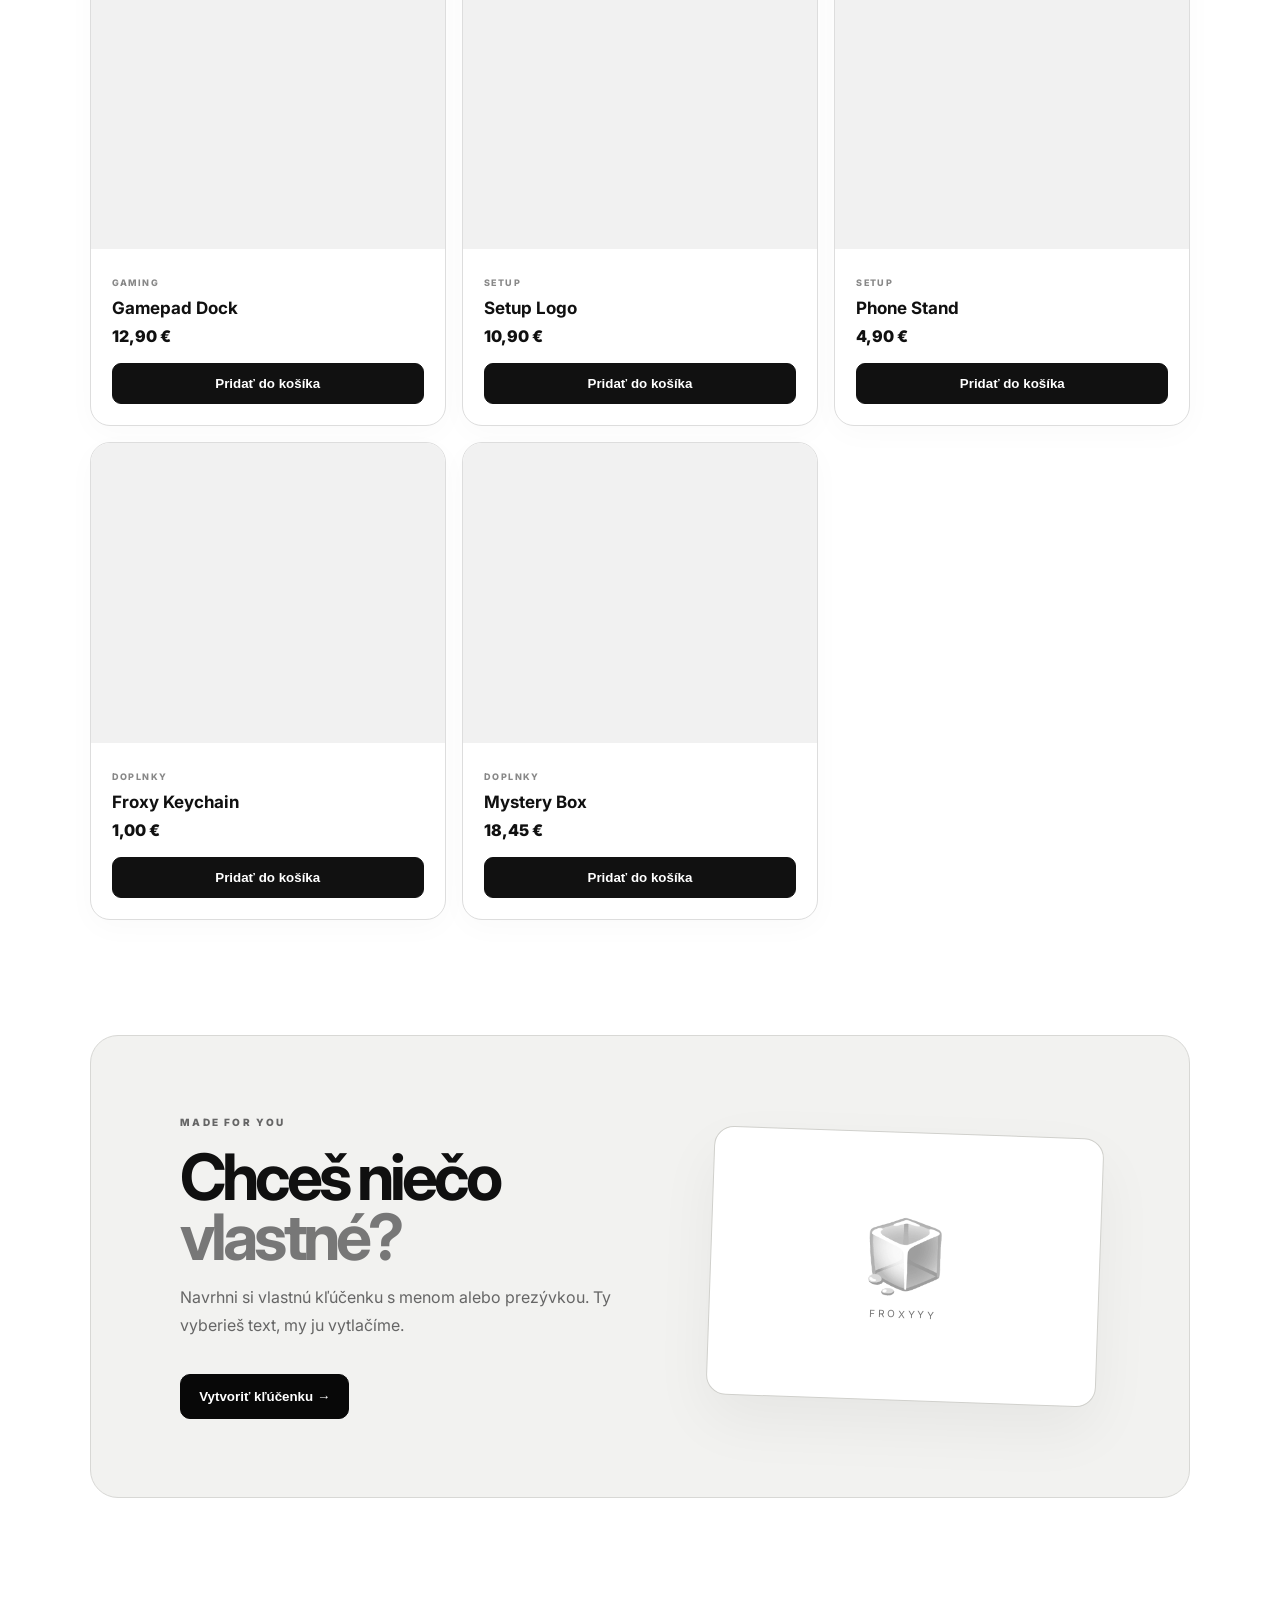
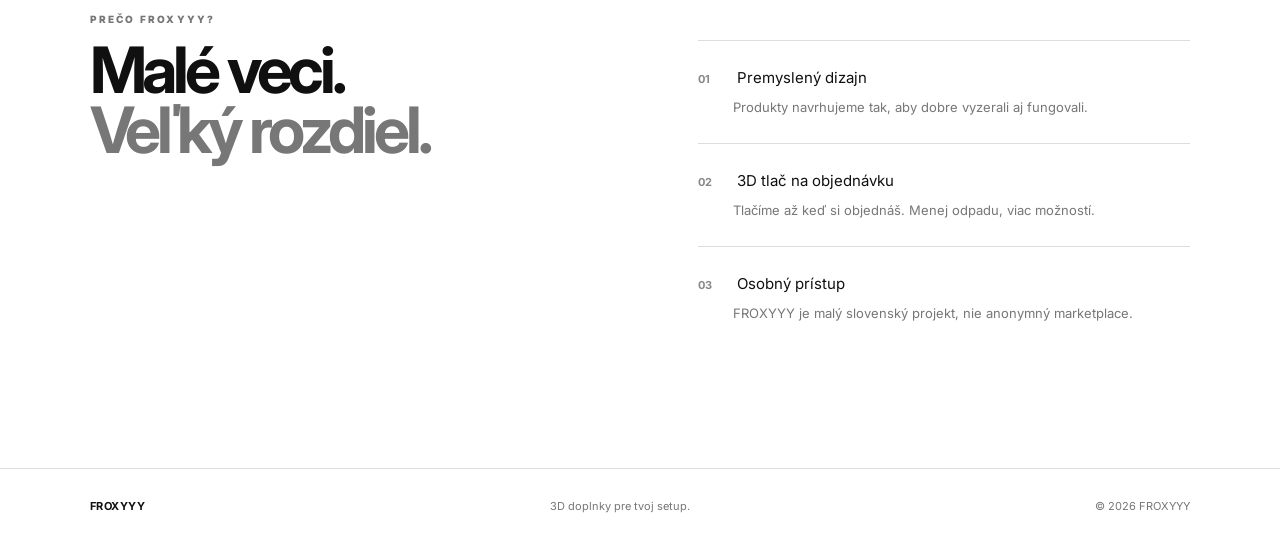
==== commit 9a0af2ad: "Obnov načítanie obrázkov produktov" ====
--- a/index.html
+++ b/index.html
@@ -10,4 +10,4 @@
 <footer><strong>FROXYYY</strong><span>3D doplnky pre tvoj setup.</span><span>© 2026 FROXYYY</span></footer>
 <aside class="drawer" id="drawer"><div class="drawer-head"><h3>Tvoj košík</h3><button id="closeCart">×</button></div><div id="cartItems"></div><div class="cart-bottom"><div><span>Spolu</span><strong id="total">0,00 €</strong></div><button class="primary full" id="checkout">Pokračovať k objednávke</button></div></aside><div class="overlay" id="overlay"></div>
 <dialog id="customDialog"><button class="x" data-close>×</button><p class="eyebrow">CUSTOM</p><h2>Vlastná kľúčenka</h2><p>Napíš meno alebo prezývku, ktorú chceš vytlačiť.</p><input id="customName" maxlength="18" placeholder="napr. FROXYYY"><div class="colors"><button data-color="Čierna" class="selected">Čierna</button><button data-color="Biela">Biela</button><button data-color="Fialová">Fialová</button></div><button class="primary full" id="addCustom">Pridať do košíka · 6,90 €</button></dialog>
-<dialog id="checkoutDialog"><button class="x" data-close>×</button><p class="eyebrow">OBJEDNÁVKA</p><h2>Dokonči objednávku</h2><p>Vyplň doručovacie údaje. Objednávku odošleme na dobierku.</p><div class="form"><input id="name" placeholder="Meno a priezvisko" autocomplete="name"><input id="email" type="email" placeholder="E-mail" autocomplete="email"><input id="phone" placeholder="Telefón" autocomplete="tel"><input id="street" placeholder="Ulica a číslo" autocomplete="street-address"><div class="form-row"><input id="zip" placeholder="PSČ" autocomplete="postal-code"><input id="city" placeholder="Mesto" autocomplete="address-level2"></div><div class="payment-choice"><strong>Platba</strong><span>Dobierka pri doručení</span></div></div><button class="primary full" id="placeOrder">Odoslať objednávku</button><small>Po odoslaní objednávky ti príde potvrdenie na e-mail a objednávku dostaneme na spracovanie.</small></dialog><script src="script.js"></script></body></html>+<dialog id="checkoutDialog"><button class="x" data-close>×</button><p class="eyebrow">OBJEDNÁVKA</p><h2>Dokonči objednávku</h2><p>Vyplň doručovacie údaje. Objednávku odošleme na dobierku.</p><div class="form"><input id="name" placeholder="Meno a priezvisko" autocomplete="name"><input id="email" type="email" placeholder="E-mail" autocomplete="email"><input id="phone" placeholder="Telefón" autocomplete="tel"><input id="street" placeholder="Ulica a číslo" autocomplete="street-address"><div class="form-row"><input id="zip" placeholder="PSČ" autocomplete="postal-code"><input id="city" placeholder="Mesto" autocomplete="address-level2"></div><div class="payment-choice"><strong>Platba</strong><span>Dobierka pri doručení</span></div></div><button class="primary full" id="placeOrder">Odoslať objednávku</button><small>Po odoslaní objednávky ti príde potvrdenie na e-mail a objednávku dostaneme na spracovanie.</small></dialog><script src="script.js?v=20260930-3"></script></body></html>
--- a/styles.css
+++ b/styles.css
@@ -1 +1 @@
-:root{--black:#050505;--ink:#101010;--white:#fff;--soft:#f3f3f1;--line:#dededb;--gray:#70706d}*{box-sizing:border-box}html{scroll-behavior:smooth}body{margin:0;background:#fff;color:var(--ink);font-family:Inter,system-ui,sans-serif}a{text-decoration:none;color:inherit}.nav{height:78px;border-bottom:1px solid var(--line);display:flex;align-items:center;justify-content:space-between;padding:0 6vw;position:sticky;top:0;background:#fffffff2;backdrop-filter:blur(18px);z-index:20}.logo{font-size:16px;font-weight:850;letter-spacing:-.04em;display:flex;align-items:center;gap:9px}.logo span{font-size:22px;filter:grayscale(1)}.nav nav{display:flex;gap:34px;font-size:13px;font-weight:600;color:#666}.nav nav a:hover{color:#000}.cart-btn{border:1px solid #111;background:#111;color:#fff;border-radius:999px;padding:11px 15px;font-weight:750;cursor:pointer}.cart-btn b{display:inline-grid;place-items:center;min-width:21px;height:21px;margin-left:6px;border-radius:50%;background:#fff;color:#111}.hero{min-height:680px;padding:86px 8vw 76px;display:grid;grid-template-columns:1.08fr .92fr;gap:7vw;align-items:center;background:#fff}.eyebrow{font-size:10px;letter-spacing:.22em;color:#777;font-weight:850;margin:0 0 15px}.hero h1{font-size:clamp(64px,9.5vw,132px);line-height:.84;letter-spacing:-.085em;margin:0 0 28px}.hero em,.custom em,.about em{font-style:normal;color:#777}.hero-copy{max-width:520px;color:#666;line-height:1.75;font-size:15px}.primary{display:inline-flex;align-items:center;justify-content:center;gap:22px;margin-top:19px;background:#080808;color:#fff;border:1px solid #080808;border-radius:10px;padding:14px 18px;font-weight:800;cursor:pointer;transition:.2s}.primary:hover{background:#2a2a2a;transform:translateY(-2px)}.hero-card{position:relative;overflow:hidden;aspect-ratio:1;max-width:500px;width:100%;margin:auto;border:1px solid #d5d5d2;border-radius:30px;background:#f1f1ef;display:flex;flex-direction:column;align-items:center;justify-content:center;box-shadow:0 30px 80px #00000012}.hero-card:before,.hero-card:after{content:"";position:absolute;border:1px solid #d2d2cf;border-radius:50%}.hero-card:before{width:72%;height:72%}.hero-card:after{width:48%;height:48%}.hero-card .orb{position:relative;z-index:2;width:175px;height:175px;border-radius:28px;display:grid;place-items:center;background:#fff;border:1px solid #d5d5d2;font-size:84px;filter:grayscale(1);box-shadow:0 25px 60px #00000018;transform:rotate(-7deg);margin-bottom:26px}.hero-card span{position:relative;z-index:2;font-size:10px;letter-spacing:.24em;color:#777}.hero-card strong{position:relative;z-index:2;font-size:28px;line-height:1.05;text-align:center;margin-top:9px}.ticker{height:52px;border-top:1px solid var(--line);border-bottom:1px solid var(--line);display:flex;justify-content:center;align-items:center;gap:34px;color:#777;font-size:9px;font-weight:700;letter-spacing:.15em}.shop{padding:115px 7vw}.section-head{display:flex;justify-content:space-between;align-items:end;gap:30px;margin-bottom:42px}.section-head h2,.custom h2,.about h2{font-size:clamp(40px,5vw,70px);line-height:.94;letter-spacing:-.065em;margin:0}.filters{display:flex;gap:7px;flex-wrap:wrap}.filters button,.colors button{background:#fff;border:1px solid #cfcfcb;color:#666;border-radius:999px;padding:9px 14px;cursor:pointer;font:inherit;font-size:12px}.filters button:hover,.colors button:hover{border-color:#111;color:#111}.filters button.active,.colors button.selected{background:#111;color:#fff;border-color:#111}.grid{display:grid;grid-template-columns:repeat(3,1fr);gap:16px}.product{background:#fff;border:1px solid #ddd;border-radius:20px;overflow:hidden;transition:.25s;box-shadow:0 8px 30px #00000006}.product:hover{transform:translateY(-6px);box-shadow:0 20px 45px #00000012;border-color:#aaa}.visual{height:300px;display:grid;place-items:center;background:#f1f1ef;font-size:76px;filter:grayscale(1)}.info{padding:21px}.tag{font-size:9px;letter-spacing:.16em;color:#888;font-weight:800}.info h3{font-size:17px;margin:8px 0}.price{font-weight:850}.buy{width:100%;border:1px solid #111;background:#111;color:#fff;border-radius:9px;padding:12px;margin-top:17px;font-weight:800;cursor:pointer}.buy:hover{background:#333}.custom{margin:0 7vw 115px;border:1px solid #d8d8d5;border-radius:28px;padding:78px 7vw;display:grid;grid-template-columns:1fr 1fr;align-items:center;gap:50px;background:#f2f2f0}.custom p{max-width:500px;color:#666;line-height:1.75}.custom-preview{justify-self:end;width:min(390px,100%);aspect-ratio:1.45;display:flex;flex-direction:column;align-items:center;justify-content:center;border:1px solid #d0d0cc;border-radius:20px;background:#fff;box-shadow:0 25px 60px #0000000d;transform:rotate(2deg)}.custom-preview span{font-size:70px;filter:grayscale(1)}.custom-preview small{font-size:10px;color:#777;letter-spacing:.28em;margin-top:10px}.about{padding:0 7vw 120px}.about-grid{display:grid;grid-template-columns:1fr 1fr;gap:9vw}.points p{border-top:1px solid #ddd;padding:25px 0;margin:0;line-height:1.6;font-size:15px}.points b{display:inline-block;width:35px;font-size:11px;color:#888}.points span{display:block;color:#777;margin:7px 0 0 35px;font-size:13px}footer{border-top:1px solid var(--line);padding:30px 7vw;display:flex;justify-content:space-between;color:#777;font-size:11px}footer strong{color:#111;letter-spacing:.05em}.drawer{position:fixed;z-index:50;right:0;top:0;width:min(440px,100%);height:100vh;background:#fff;border-left:1px solid #ddd;transform:translateX(100%);transition:.3s;display:flex;flex-direction:column;padding:25px}.drawer.open{transform:translateX(0)}.drawer-head{display:flex;justify-content:space-between}.drawer-head h3{margin:5px 0 25px}.drawer-head button,.x{background:none;border:0;color:#111;font-size:28px;cursor:pointer}.cart-row{border-top:1px solid #ddd;padding:18px 0;display:flex;justify-content:space-between;gap:15px}.cart-row small{display:block;color:#888;margin-top:5px}.qty{display:flex;gap:8px;align-items:center;margin-top:9px}.qty button{background:#f1f1ef;color:#111;border:1px solid #ddd;border-radius:6px;padding:3px 9px}.cart-bottom{margin-top:auto;border-top:1px solid #ddd;padding-top:20px}.cart-bottom>div{display:flex;justify-content:space-between;font-size:17px}.full{width:100%;justify-content:center}.overlay{display:none;position:fixed;inset:0;background:#0008;z-index:40}.overlay.show{display:block}dialog{background:#fff;color:#111;border:1px solid #ddd;border-radius:20px;padding:32px;width:min(480px,calc(100% - 30px));box-shadow:0 30px 100px #0003}dialog::backdrop{background:#0008}.x{position:absolute;right:18px;top:12px}.form{display:grid;gap:10px;margin:20px 0}input,select{width:100%;padding:13px 14px;border-radius:9px;border:1px solid #ccc;background:#fafafa;color:#111;font:inherit}.colors{display:flex;gap:8px;margin:20px 0}dialog small{color:#777;display:block;margin-top:15px;line-height:1.5}@media(max-width:800px){.nav{padding:0 20px}.nav nav{display:none}.hero{grid-template-columns:1fr;padding:65px 7vw}.hero-card{max-width:360px}.ticker{overflow:hidden;white-space:nowrap}.section-head,.custom,.about-grid{display:grid;grid-template-columns:1fr}.grid{grid-template-columns:1fr 1fr}.custom-preview{justify-self:start;margin-top:20px}footer{flex-wrap:wrap;gap:15px}}@media(max-width:520px){.grid{grid-template-columns:1fr}.hero h1{font-size:64px}.shop{padding-top:75px}.visual{height:245px}.custom{padding:45px 25px;margin-left:5vw;margin-right:5vw}footer{display:grid;padding:25px 5vw;gap:12px}}+:root{--black:#050505;--ink:#101010;--white:#fff;--soft:#f3f3f1;--line:#dededb;--gray:#70706d}*{box-sizing:border-box}html{scroll-behavior:smooth}body{margin:0;background:#fff;color:var(--ink);font-family:Inter,system-ui,sans-serif}a{text-decoration:none;color:inherit}.nav{height:78px;border-bottom:1px solid var(--line);display:flex;align-items:center;justify-content:space-between;padding:0 6vw;position:sticky;top:0;background:#fffffff2;backdrop-filter:blur(18px);z-index:20}.logo{font-size:16px;font-weight:850;letter-spacing:-.04em;display:flex;align-items:center;gap:9px}.logo span{font-size:22px;filter:grayscale(1)}.nav nav{display:flex;gap:34px;font-size:13px;font-weight:600;color:#666}.nav nav a:hover{color:#000}.cart-btn{border:1px solid #111;background:#111;color:#fff;border-radius:999px;padding:11px 15px;font-weight:750;cursor:pointer}.cart-btn b{display:inline-grid;place-items:center;min-width:21px;height:21px;margin-left:6px;border-radius:50%;background:#fff;color:#111}.hero{min-height:680px;padding:86px 8vw 76px;display:grid;grid-template-columns:1.08fr .92fr;gap:7vw;align-items:center;background:#fff}.eyebrow{font-size:10px;letter-spacing:.22em;color:#777;font-weight:850;margin:0 0 15px}.hero h1{font-size:clamp(64px,9.5vw,132px);line-height:.84;letter-spacing:-.085em;margin:0 0 28px}.hero em,.custom em,.about em{font-style:normal;color:#777}.hero-copy{max-width:520px;color:#666;line-height:1.75;font-size:15px}.primary{display:inline-flex;align-items:center;justify-content:center;gap:22px;margin-top:19px;background:#080808;color:#fff;border:1px solid #080808;border-radius:10px;padding:14px 18px;font-weight:800;cursor:pointer;transition:.2s}.primary:hover{background:#2a2a2a;transform:translateY(-2px)}.hero-card{position:relative;overflow:hidden;aspect-ratio:1;max-width:500px;width:100%;margin:auto;border:1px solid #d5d5d2;border-radius:30px;background:#f1f1ef;display:flex;flex-direction:column;align-items:center;justify-content:center;box-shadow:0 30px 80px #00000012}.hero-card:before,.hero-card:after{content:"";position:absolute;border:1px solid #d2d2cf;border-radius:50%}.hero-card:before{width:72%;height:72%}.hero-card:after{width:48%;height:48%}.hero-card .orb{position:relative;z-index:2;width:175px;height:175px;border-radius:28px;display:grid;place-items:center;background:#fff;border:1px solid #d5d5d2;font-size:84px;filter:grayscale(1);box-shadow:0 25px 60px #00000018;transform:rotate(-7deg);margin-bottom:26px}.hero-card span{position:relative;z-index:2;font-size:10px;letter-spacing:.24em;color:#777}.hero-card strong{position:relative;z-index:2;font-size:28px;line-height:1.05;text-align:center;margin-top:9px}.ticker{height:52px;border-top:1px solid var(--line);border-bottom:1px solid var(--line);display:flex;justify-content:center;align-items:center;gap:34px;color:#777;font-size:9px;font-weight:700;letter-spacing:.15em}.shop{padding:115px 7vw}.section-head{display:flex;justify-content:space-between;align-items:end;gap:30px;margin-bottom:42px}.section-head h2,.custom h2,.about h2{font-size:clamp(40px,5vw,70px);line-height:.94;letter-spacing:-.065em;margin:0}.filters{display:flex;gap:7px;flex-wrap:wrap}.filters button,.colors button{background:#fff;border:1px solid #cfcfcb;color:#666;border-radius:999px;padding:9px 14px;cursor:pointer;font:inherit;font-size:12px}.filters button:hover,.colors button:hover{border-color:#111;color:#111}.filters button.active,.colors button.selected{background:#111;color:#fff;border-color:#111}.grid{display:grid;grid-template-columns:repeat(3,1fr);gap:16px}.product{background:#fff;border:1px solid #ddd;border-radius:20px;overflow:hidden;transition:.25s;box-shadow:0 8px 30px #00000006}.product:hover{transform:translateY(-6px);box-shadow:0 20px 45px #00000012;border-color:#aaa}.visual{height:300px;display:grid;place-items:center;background:#f1f1ef;font-size:76px;filter:grayscale(1)}.visual img{width:100%;height:100%;display:block;object-fit:cover}.info{padding:21px}.tag{font-size:9px;letter-spacing:.16em;color:#888;font-weight:800}.info h3{font-size:17px;margin:8px 0}.price{font-weight:850}.buy{width:100%;border:1px solid #111;background:#111;color:#fff;border-radius:9px;padding:12px;margin-top:17px;font-weight:800;cursor:pointer}.buy:hover{background:#333}.custom{margin:0 7vw 115px;border:1px solid #d8d8d5;border-radius:28px;padding:78px 7vw;display:grid;grid-template-columns:1fr 1fr;align-items:center;gap:50px;background:#f2f2f0}.custom p{max-width:500px;color:#666;line-height:1.75}.custom-preview{justify-self:end;width:min(390px,100%);aspect-ratio:1.45;display:flex;flex-direction:column;align-items:center;justify-content:center;border:1px solid #d0d0cc;border-radius:20px;background:#fff;box-shadow:0 25px 60px #0000000d;transform:rotate(2deg)}.custom-preview span{font-size:70px;filter:grayscale(1)}.custom-preview small{font-size:10px;color:#777;letter-spacing:.28em;margin-top:10px}.about{padding:0 7vw 120px}.about-grid{display:grid;grid-template-columns:1fr 1fr;gap:9vw}.points p{border-top:1px solid #ddd;padding:25px 0;margin:0;line-height:1.6;font-size:15px}.points b{display:inline-block;width:35px;font-size:11px;color:#888}.points span{display:block;color:#777;margin:7px 0 0 35px;font-size:13px}footer{border-top:1px solid var(--line);padding:30px 7vw;display:flex;justify-content:space-between;color:#777;font-size:11px}footer strong{color:#111;letter-spacing:.05em}.drawer{position:fixed;z-index:50;right:0;top:0;width:min(440px,100%);height:100vh;background:#fff;border-left:1px solid #ddd;transform:translateX(100%);transition:.3s;display:flex;flex-direction:column;padding:25px}.drawer.open{transform:translateX(0)}.drawer-head{display:flex;justify-content:space-between}.drawer-head h3{margin:5px 0 25px}.drawer-head button,.x{background:none;border:0;color:#111;font-size:28px;cursor:pointer}.cart-row{border-top:1px solid #ddd;padding:18px 0;display:flex;justify-content:space-between;gap:15px}.cart-row small{display:block;color:#888;margin-top:5px}.qty{display:flex;gap:8px;align-items:center;margin-top:9px}.qty button{background:#f1f1ef;color:#111;border:1px solid #ddd;border-radius:6px;padding:3px 9px}.cart-bottom{margin-top:auto;border-top:1px solid #ddd;padding-top:20px}.cart-bottom>div{display:flex;justify-content:space-between;font-size:17px}.full{width:100%;justify-content:center}.overlay{display:none;position:fixed;inset:0;background:#0008;z-index:40}.overlay.show{display:block}dialog{background:#fff;color:#111;border:1px solid #ddd;border-radius:20px;padding:32px;width:min(480px,calc(100% - 30px));box-shadow:0 30px 100px #0003}dialog::backdrop{background:#0008}.x{position:absolute;right:18px;top:12px}.form{display:grid;gap:10px;margin:20px 0}input,select{width:100%;padding:13px 14px;border-radius:9px;border:1px solid #ccc;background:#fafafa;color:#111;font:inherit}.colors{display:flex;gap:8px;margin:20px 0}dialog small{color:#777;display:block;margin-top:15px;line-height:1.5}@media(max-width:800px){.nav{padding:0 20px}.nav nav{display:none}.hero{grid-template-columns:1fr;padding:65px 7vw}.hero-card{max-width:360px}.ticker{overflow:hidden;white-space:nowrap}.section-head,.custom,.about-grid{display:grid;grid-template-columns:1fr}.grid{grid-template-columns:1fr 1fr}.custom-preview{justify-self:start;margin-top:20px}footer{flex-wrap:wrap;gap:15px}}@media(max-width:520px){.grid{grid-template-columns:1fr}.hero h1{font-size:64px}.shop{padding-top:75px}.visual{height:245px}.custom{padding:45px 25px;margin-left:5vw;margin-right:5vw}footer{display:grid;padding:25px 5vw;gap:12px}}
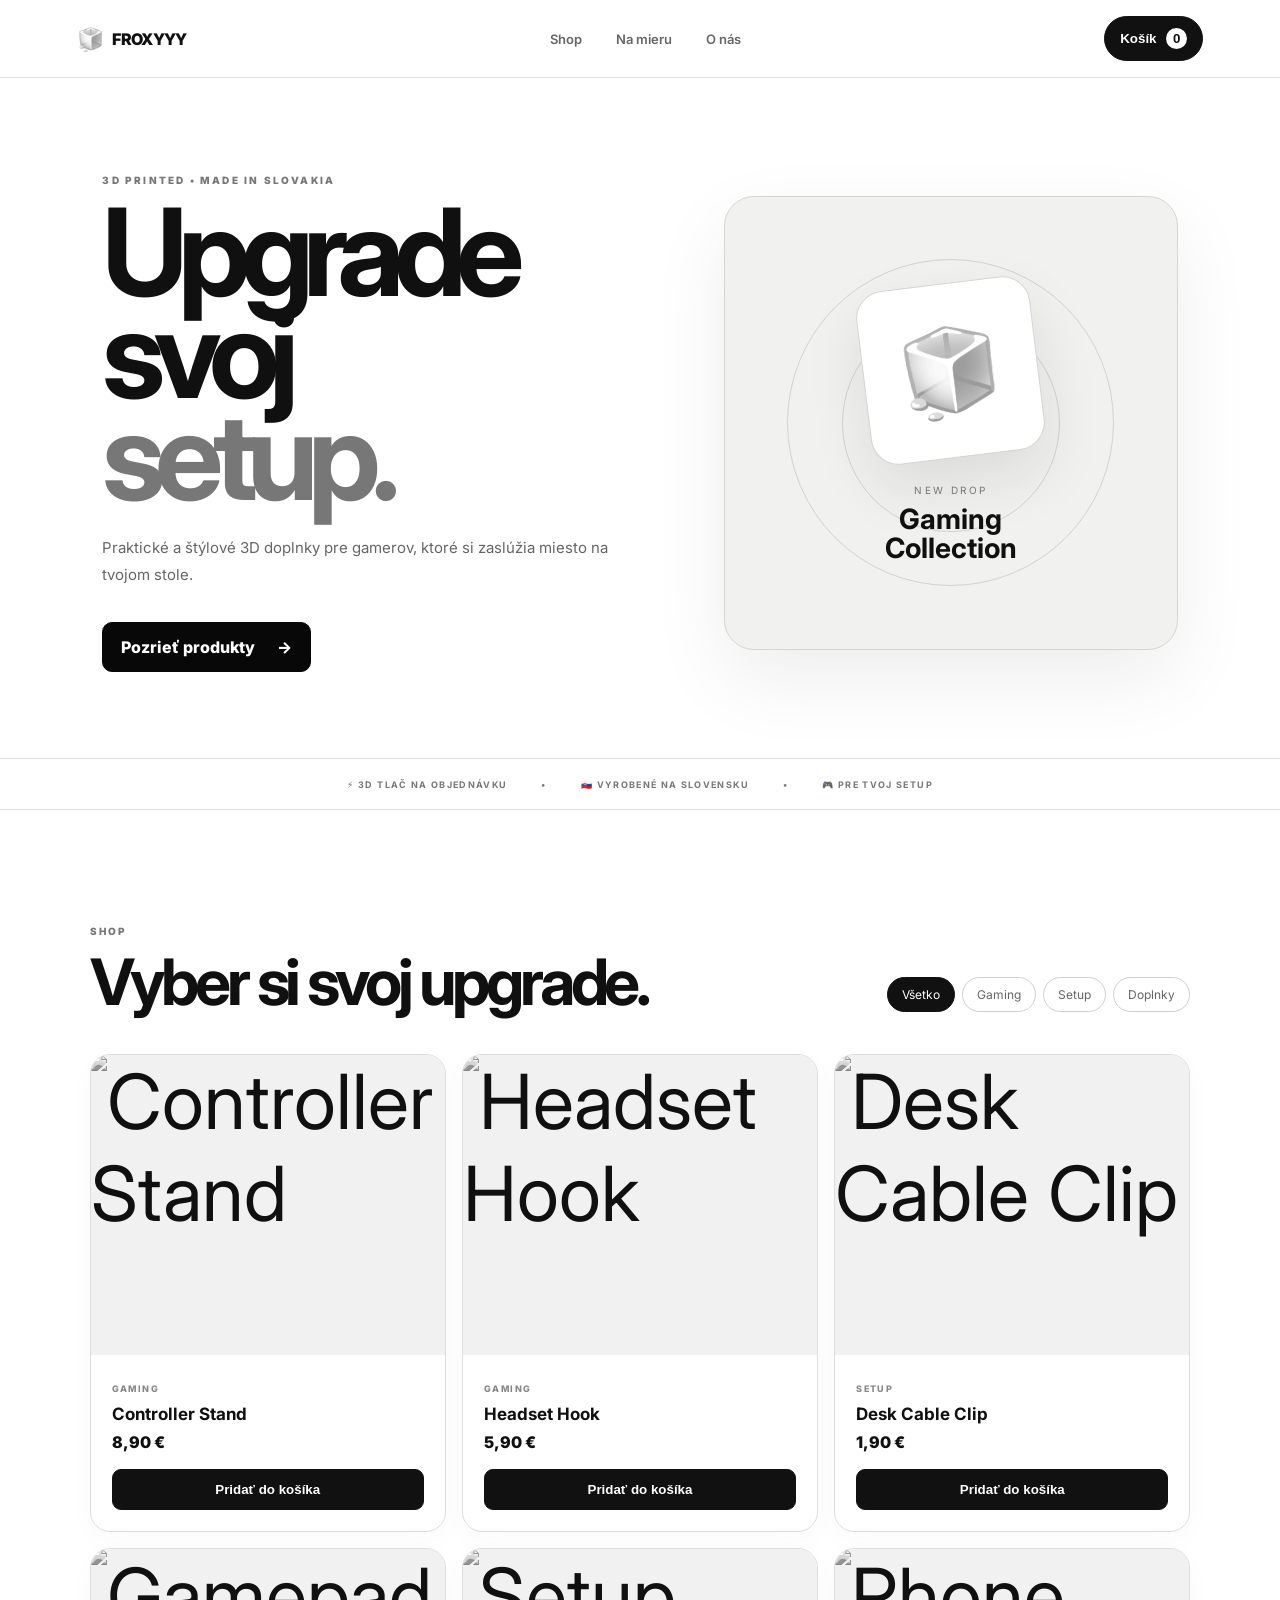
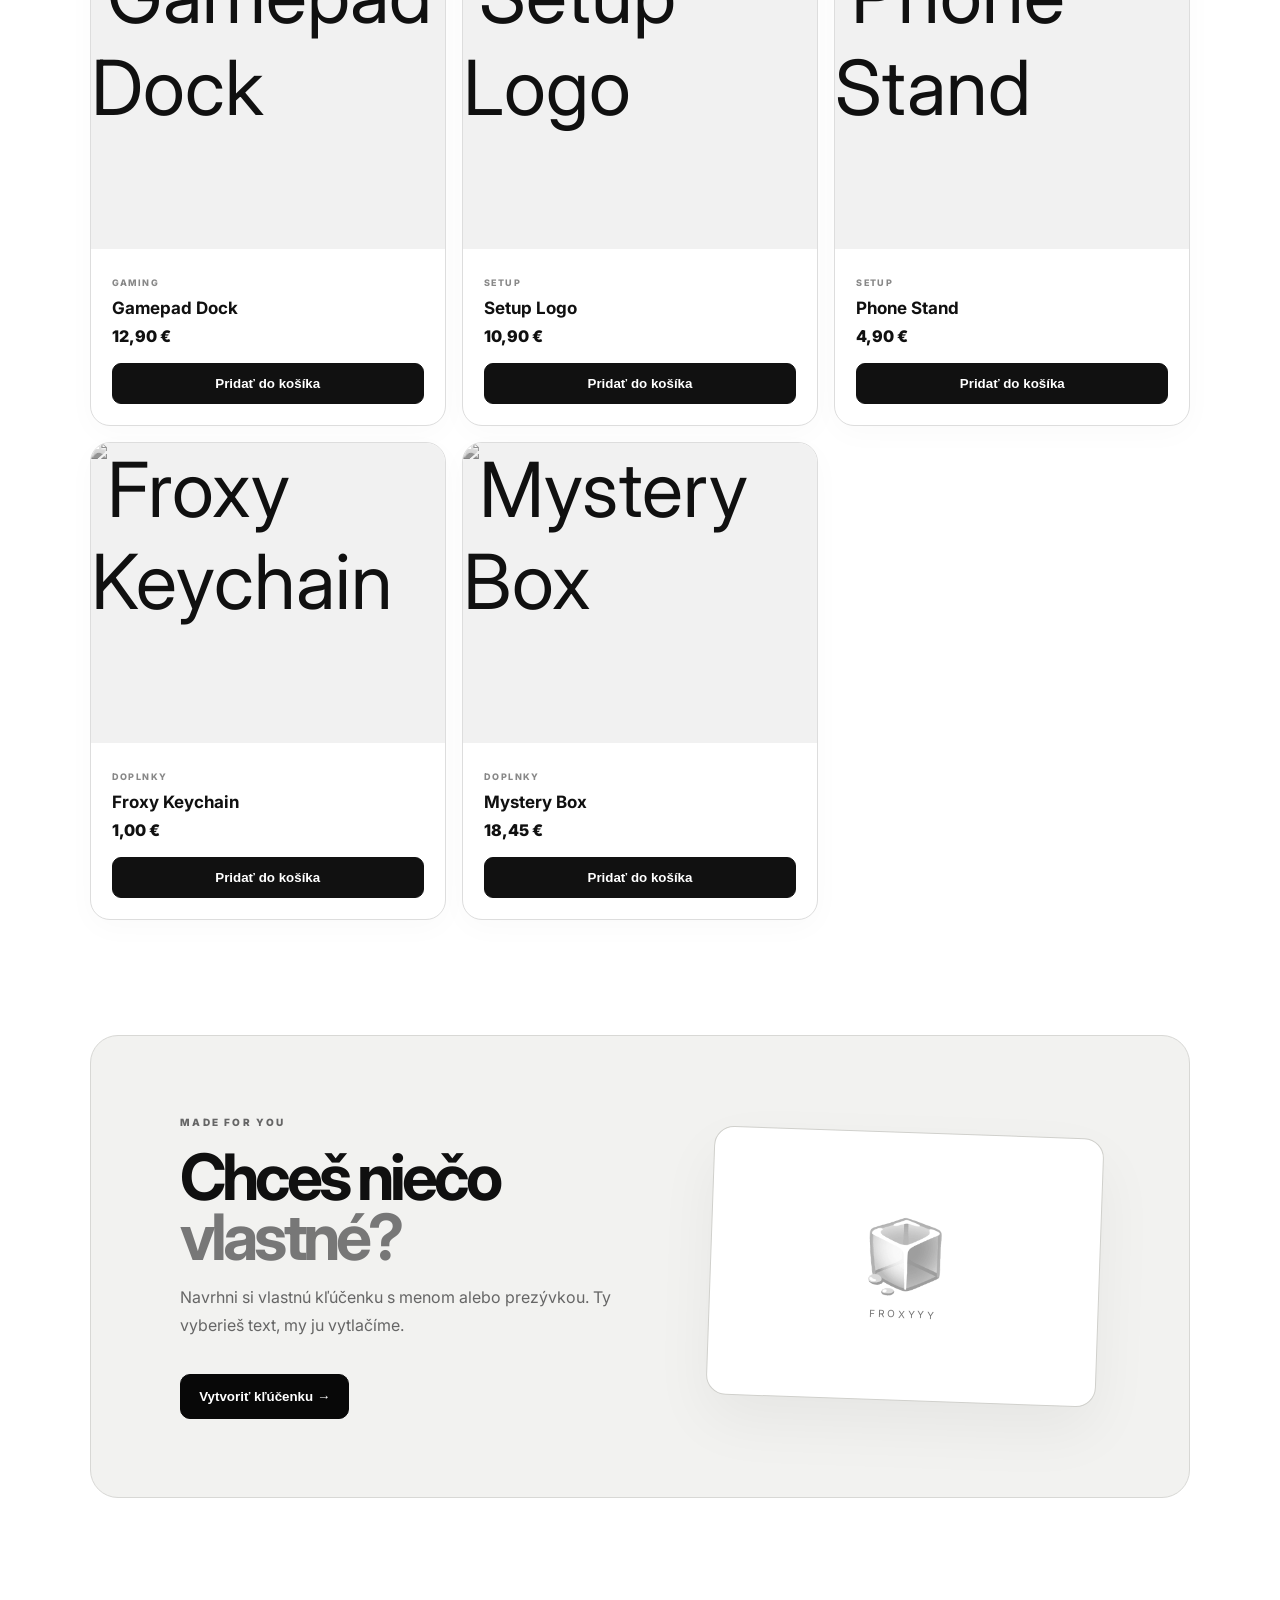
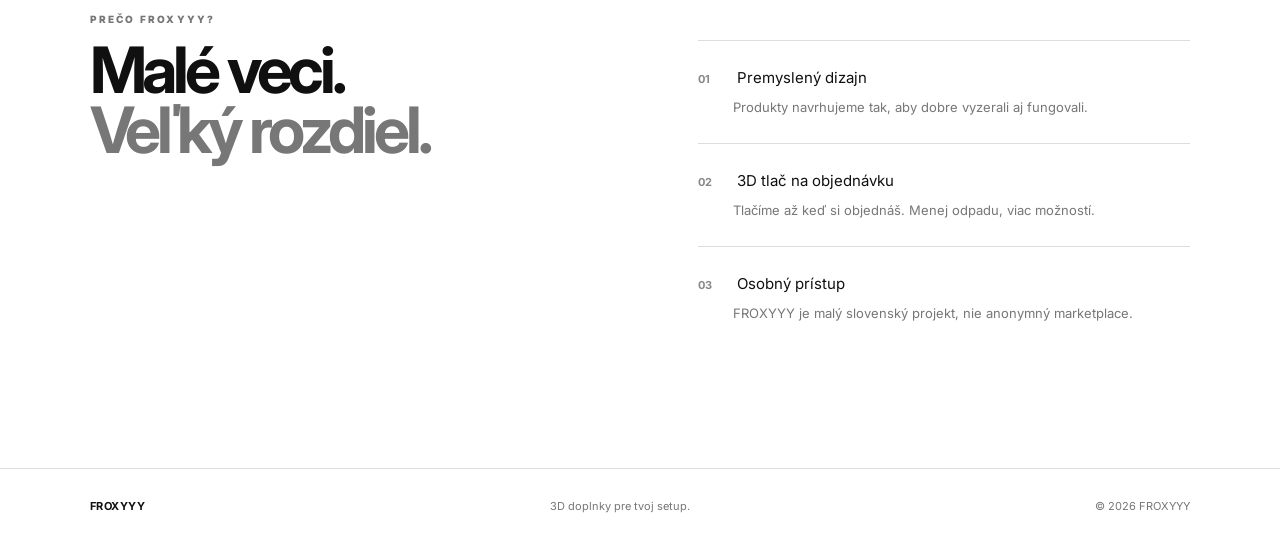
==== commit 9af59b32: "Bust browser cache after product image fix" ====
--- a/index.html
+++ b/index.html
@@ -10,4 +10,4 @@
 <footer><strong>FROXYYY</strong><span>3D doplnky pre tvoj setup.</span><span>© 2026 FROXYYY</span></footer>
 <aside class="drawer" id="drawer"><div class="drawer-head"><h3>Tvoj košík</h3><button id="closeCart">×</button></div><div id="cartItems"></div><div class="cart-bottom"><div><span>Spolu</span><strong id="total">0,00 €</strong></div><button class="primary full" id="checkout">Pokračovať k objednávke</button></div></aside><div class="overlay" id="overlay"></div>
 <dialog id="customDialog"><button class="x" data-close>×</button><p class="eyebrow">CUSTOM</p><h2>Vlastná kľúčenka</h2><p>Napíš meno alebo prezývku, ktorú chceš vytlačiť.</p><input id="customName" maxlength="18" placeholder="napr. FROXYYY"><div class="colors"><button data-color="Čierna" class="selected">Čierna</button><button data-color="Biela">Biela</button><button data-color="Fialová">Fialová</button></div><button class="primary full" id="addCustom">Pridať do košíka · 6,90 €</button></dialog>
-<dialog id="checkoutDialog"><button class="x" data-close>×</button><p class="eyebrow">OBJEDNÁVKA</p><h2>Dokonči objednávku</h2><p>Vyplň doručovacie údaje. Objednávku odošleme na dobierku.</p><div class="form"><input id="name" placeholder="Meno a priezvisko" autocomplete="name"><input id="email" type="email" placeholder="E-mail" autocomplete="email"><input id="phone" placeholder="Telefón" autocomplete="tel"><input id="street" placeholder="Ulica a číslo" autocomplete="street-address"><div class="form-row"><input id="zip" placeholder="PSČ" autocomplete="postal-code"><input id="city" placeholder="Mesto" autocomplete="address-level2"></div><div class="payment-choice"><strong>Platba</strong><span>Dobierka pri doručení</span></div></div><button class="primary full" id="placeOrder">Odoslať objednávku</button><small>Po odoslaní objednávky ti príde potvrdenie na e-mail a objednávku dostaneme na spracovanie.</small></dialog><script src="script.js?v=20260930-3"></script></body></html>+<dialog id="checkoutDialog"><button class="x" data-close>×</button><p class="eyebrow">OBJEDNÁVKA</p><h2>Dokonči objednávku</h2><p>Vyplň doručovacie údaje. Objednávku odošleme na dobierku.</p><div class="form"><input id="name" placeholder="Meno a priezvisko" autocomplete="name"><input id="email" type="email" placeholder="E-mail" autocomplete="email"><input id="phone" placeholder="Telefón" autocomplete="tel"><input id="street" placeholder="Ulica a číslo" autocomplete="street-address"><div class="form-row"><input id="zip" placeholder="PSČ" autocomplete="postal-code"><input id="city" placeholder="Mesto" autocomplete="address-level2"></div><div class="payment-choice"><strong>Platba</strong><span>Dobierka pri doručení</span></div></div><button class="primary full" id="placeOrder">Odoslať objednávku</button><small>Po odoslaní objednávky ti príde potvrdenie na e-mail a objednávku dostaneme na spracovanie.</small></dialog><script src="script.js?v=20261005-5"></script></body></html>
